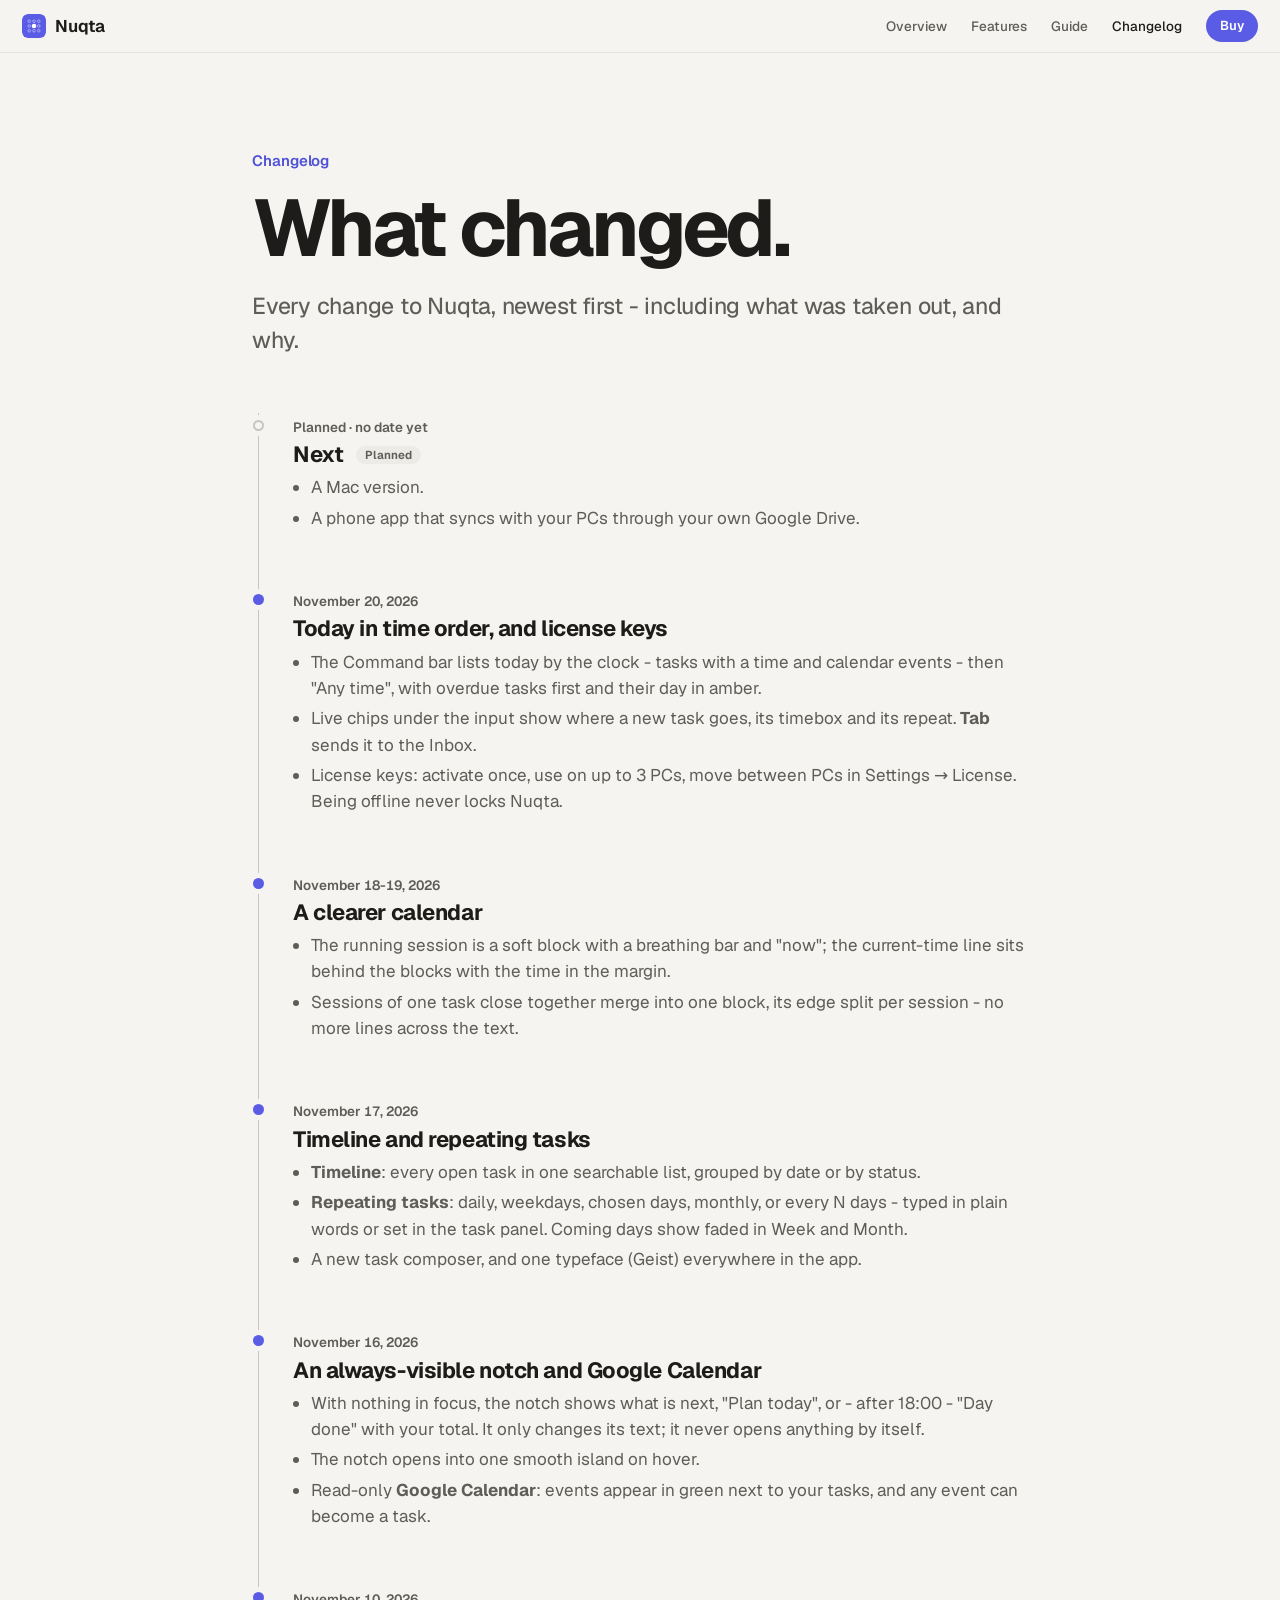
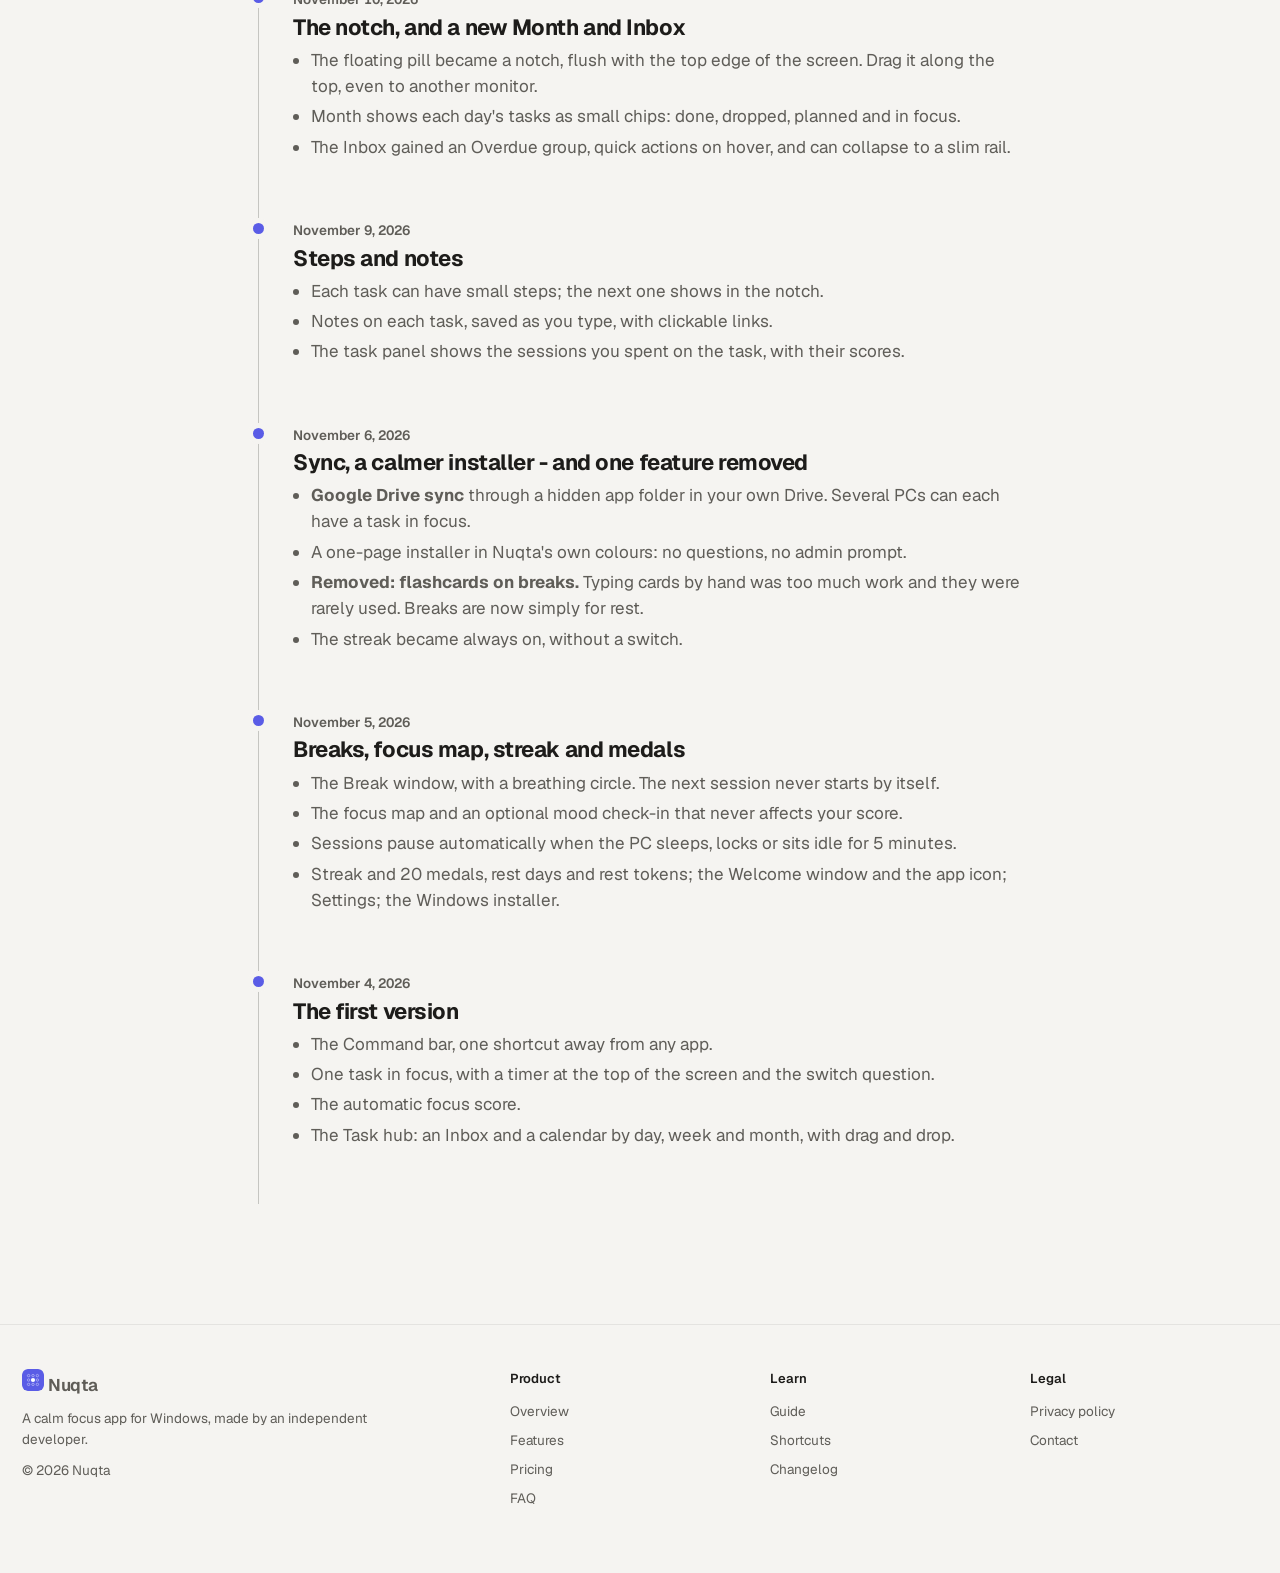
==== changelog.html @ 20bcabb9 "Site: full-screen Command bar demo A new "Even in full screen" section: a code editor in full screen" ====
<!doctype html>
<html lang="en">
<head>
  <meta charset="utf-8">
  <meta name="viewport" content="width=device-width, initial-scale=1">
  <title>Changelog - Nuqta</title>
  <meta name="description" content="Every change to Nuqta, newest first - including what was removed, and what is planned next.">
  <link rel="icon" href="icon.svg" type="image/svg+xml">
  <link rel="preload" href="fonts/geist-latin.woff2" as="font" type="font/woff2" crossorigin>
  <link rel="stylesheet" href="style.css?v=3">
</head>
<body>

<header class="nav">
  <div class="wide">
    <a class="brand" href="./"><img src="icon.svg" alt="" width="24" height="24"> Nuqta</a>
    <nav class="nav-links" aria-label="Main">
      <a class="hide-sm" href="./#notch">Overview</a>
      <a class="hide-sm" href="./#hub">Features</a>
      <a class="hide-sm" href="guide.html">Guide</a>
      <a href="changelog.html" style="color:var(--text)">Changelog</a>
      <a class="nav-buy" href="./#pricing">Buy</a>
    </nav>
  </div>
</header>

<main class="wrap" style="max-width:820px">
  <div class="doc-hero">
    <p class="eyebrow">Changelog</p>
    <h1 class="h-xl">What changed.</h1>
    <p class="lead">Every change to Nuqta, newest first - including what was taken out, and why.</p>
  </div>

  <div class="log" style="margin-bottom:120px">
    <div class="log-item plan">
      <time>Planned · no date yet</time>
      <h3>Next <span class="tag gray">Planned</span></h3>
      <ul>
        <li>A Mac version.</li>
        <li>A phone app that syncs with your PCs through your own Google Drive.</li>
      </ul>
    </div>

    <div class="log-item">
      <time>November 20, 2026</time>
      <h3>Today in time order, and license keys</h3>
      <ul>
        <li>The Command bar lists today by the clock - tasks with a time and calendar events - then "Any time", with overdue tasks first and their day in amber.</li>
        <li>Live chips under the input show where a new task goes, its timebox and its repeat. <b>Tab</b> sends it to the Inbox.</li>
        <li>License keys: activate once, use on up to 3 PCs, move between PCs in Settings → License. Being offline never locks Nuqta.</li>
      </ul>
    </div>

    <div class="log-item">
      <time>November 18-19, 2026</time>
      <h3>A clearer calendar</h3>
      <ul>
        <li>The running session is a soft block with a breathing bar and "now"; the current-time line sits behind the blocks with the time in the margin.</li>
        <li>Sessions of one task close together merge into one block, its edge split per session - no more lines across the text.</li>
      </ul>
    </div>

    <div class="log-item">
      <time>November 17, 2026</time>
      <h3>Timeline and repeating tasks</h3>
      <ul>
        <li><b>Timeline</b>: every open task in one searchable list, grouped by date or by status.</li>
        <li><b>Repeating tasks</b>: daily, weekdays, chosen days, monthly, or every N days - typed in plain words or set in the task panel. Coming days show faded in Week and Month.</li>
        <li>A new task composer, and one typeface (Geist) everywhere in the app.</li>
      </ul>
    </div>

    <div class="log-item">
      <time>November 16, 2026</time>
      <h3>An always-visible notch and Google Calendar</h3>
      <ul>
        <li>With nothing in focus, the notch shows what is next, "Plan today", or - after 18:00 - "Day done" with your total. It only changes its text; it never opens anything by itself.</li>
        <li>The notch opens into one smooth island on hover.</li>
        <li>Read-only <b>Google Calendar</b>: events appear in green next to your tasks, and any event can become a task.</li>
      </ul>
    </div>

    <div class="log-item">
      <time>November 10, 2026</time>
      <h3>The notch, and a new Month and Inbox</h3>
      <ul>
        <li>The floating pill became a notch, flush with the top edge of the screen. Drag it along the top, even to another monitor.</li>
        <li>Month shows each day's tasks as small chips: done, dropped, planned and in focus.</li>
        <li>The Inbox gained an Overdue group, quick actions on hover, and can collapse to a slim rail.</li>
      </ul>
    </div>

    <div class="log-item">
      <time>November 9, 2026</time>
      <h3>Steps and notes</h3>
      <ul>
        <li>Each task can have small steps; the next one shows in the notch.</li>
        <li>Notes on each task, saved as you type, with clickable links.</li>
        <li>The task panel shows the sessions you spent on the task, with their scores.</li>
      </ul>
    </div>

    <div class="log-item">
      <time>November 6, 2026</time>
      <h3>Sync, a calmer installer - and one feature removed</h3>
      <ul>
        <li><b>Google Drive sync</b> through a hidden app folder in your own Drive. Several PCs can each have a task in focus.</li>
        <li>A one-page installer in Nuqta's own colours: no questions, no admin prompt.</li>
        <li><b>Removed: flashcards on breaks.</b> Typing cards by hand was too much work and they were rarely used. Breaks are now simply for rest.</li>
        <li>The streak became always on, without a switch.</li>
      </ul>
    </div>

    <div class="log-item">
      <time>November 5, 2026</time>
      <h3>Breaks, focus map, streak and medals</h3>
      <ul>
        <li>The Break window, with a breathing circle. The next session never starts by itself.</li>
        <li>The focus map and an optional mood check-in that never affects your score.</li>
        <li>Sessions pause automatically when the PC sleeps, locks or sits idle for 5 minutes.</li>
        <li>Streak and 20 medals, rest days and rest tokens; the Welcome window and the app icon; Settings; the Windows installer.</li>
      </ul>
    </div>

    <div class="log-item">
      <time>November 4, 2026</time>
      <h3>The first version</h3>
      <ul>
        <li>The Command bar, one shortcut away from any app.</li>
        <li>One task in focus, with a timer at the top of the screen and the switch question.</li>
        <li>The automatic focus score.</li>
        <li>The Task hub: an Inbox and a calendar by day, week and month, with drag and drop.</li>
      </ul>
    </div>
  </div>
</main>

<footer class="foot">
  <div class="wide">
    <div>
      <a class="brand" href="./" style="margin:0"><img src="icon.svg" alt="" width="22" height="22"> Nuqta</a>
      <p>A calm focus app for Windows, made by an independent developer.</p>
      <p>© <span id="year">2026</span> Nuqta</p>
    </div>
    <div><h6>Product</h6><a href="./#notch">Overview</a><a href="./#hub">Features</a><a href="./#pricing">Pricing</a><a href="./#faq">FAQ</a></div>
    <div><h6>Learn</h6><a href="guide.html">Guide</a><a href="guide.html#keys">Shortcuts</a><a href="changelog.html">Changelog</a></div>
    <div><h6>Legal</h6><a href="privacy.html">Privacy policy</a><a href="mailto:ah.isroilov@gmail.com">Contact</a></div>
  </div>
</footer>
<script src="app.js?v=3"></script>
</body>
</html>
---- style.css ----
/* Nuqta site. Type: Geist (the app's one font). Colours: the app's tokens
   (src/styles/tokens.css, "Soft Pebble"). App illustrations are drawn in
   HTML/CSS with the same tokens, so they follow light / dark like the app. */
@font-face {
  font-family: 'Geist';
  font-style: normal;
  font-display: swap;
  font-weight: 100 900;
  src: url('fonts/geist-latin.woff2') format('woff2-variations');
  unicode-range: U+0000-00FF, U+0131, U+0152-0153, U+02BB-02BC, U+02C6, U+02DA, U+02DC, U+0304, U+0308, U+0329, U+2000-206F, U+20AC, U+2122, U+2191, U+2193, U+2212, U+2215, U+FEFF, U+FFFD;
}
@font-face {
  font-family: 'Geist';
  font-style: normal;
  font-display: swap;
  font-weight: 100 900;
  src: url('fonts/geist-latin-ext.woff2') format('woff2-variations');
  unicode-range: U+0100-02BA, U+02BD-02C5, U+02C7-02CC, U+02CE-02D7, U+02DD-02FF, U+0304, U+0308, U+0329, U+1D00-1DBF, U+1E00-1E9F, U+1EF2-1EFF, U+2020, U+20A0-20AB, U+20AD-20C0, U+2113, U+2C60-2C7F, U+A720-A7FF;
}

/* ---------------------------------------------------------------- tokens */
:root {
  color-scheme: light dark;
  --bg: #f5f4f1;
  --bg-2: #ecebe7;
  --window: #faf9f7;
  --surface: #ffffff;
  --sunken: #f2f1ee;
  --hover: #ecebe7;
  --kbd: #ecebe7;
  --line: rgba(29, 28, 26, 0.08);
  --line-strong: rgba(29, 28, 26, 0.22);
  --text: #1d1c1a;
  --text-2: #5f5d58;
  --text-3: #74726c;
  --good: #1e7a55;
  --good-soft: #e3f3ea;
  --warn: #a3570a;
  --warn-soft: #fbeedb;
  --danger: #c2312f;
  --accent: #5a5ce6;
  --accent-text: #4f51d8;
  --on-accent: #ffffff;
  --accent-soft: #5a5ce61f;
  --accent-session: #e6e6fb;
  --accent-planned: #5a5ce673;
  --accent-today: #5a5ce60d;
  --cal: #1d8a68;
  --cal-soft: #e1f1eb;
  --heat-0: #f2f1ee;
  --heat-1: #5a5ce62e;
  --heat-2: #5a5ce657;
  --heat-3: #5a5ce685;
  --heat-4: #5a5ce6b8;
  --heat-5: #5a5ce6;
  --shadow: 0 1px 2px rgba(24, 22, 18, 0.06), 0 8px 24px rgba(24, 22, 18, 0.08);
  --shadow-lg: 0 1px 2px rgba(24, 22, 18, 0.05), 0 12px 32px rgba(24, 22, 18, 0.1), 0 40px 80px rgba(24, 22, 18, 0.1);
  --nav: rgba(245, 244, 241, 0.72);
  --font: 'Geist', system-ui, 'Segoe UI', sans-serif;
  --ease: cubic-bezier(0.2, 0.8, 0.2, 1);
}
/* The app's dark tokens: the visitor's dark mode, and always inside .dark sections. */
@media (prefers-color-scheme: dark) {
  :root {
    --bg: #0f0f10;
    --bg-2: #161618;
    --window: #1c1c1e;
    --surface: #242426;
    --sunken: #17171a;
    --hover: #2c2c2f;
    --kbd: #333336;
    --line: rgba(255, 255, 255, 0.08);
    --line-strong: rgba(255, 255, 255, 0.22);
    --text: #f3f2ef;
    --text-2: #b5b3ae;
    --text-3: #96948f;
    --good: #5bc898;
    --good-soft: rgba(91, 200, 152, 0.14);
    --warn: #f2a65a;
    --warn-soft: #3a2d20;
    --danger: #ff8a85;
    --accent-text: #9fa0ff;
    --accent-soft: #5a5ce633;
    --accent-session: #2e2e52;
    --accent-planned: #8f90ff80;
    --accent-today: #5a5ce614;
    --cal: #5dcaa5;
    --cal-soft: #1d3a32;
    --heat-0: #2a2a2d;
    --shadow: 0 1px 2px rgba(0, 0, 0, 0.5), 0 10px 28px rgba(0, 0, 0, 0.45);
    --shadow-lg: 0 1px 2px rgba(0, 0, 0, 0.5), 0 16px 40px rgba(0, 0, 0, 0.5), 0 40px 90px rgba(0, 0, 0, 0.45);
    --nav: rgba(15, 15, 16, 0.72);
  }
}
.dark {
  --bg: #000000;
  --bg-2: #111113;
  --window: #1c1c1e;
  --surface: #242426;
  --sunken: #17171a;
  --hover: #2c2c2f;
  --kbd: #333336;
  --line: rgba(255, 255, 255, 0.08);
  --line-strong: rgba(255, 255, 255, 0.22);
  --text: #f5f5f7;
  --text-2: #a1a1a6;
  --text-3: #86868b;
  --good: #5bc898;
  --good-soft: rgba(91, 200, 152, 0.14);
  --warn: #f2a65a;
  --warn-soft: #3a2d20;
  --danger: #ff8a85;
  --accent-text: #9fa0ff;
  --accent-soft: #5a5ce633;
  --accent-session: #2e2e52;
  --accent-planned: #8f90ff80;
  --accent-today: #5a5ce614;
  --cal: #5dcaa5;
  --cal-soft: #1d3a32;
  --heat-0: #2a2a2d;
  --shadow: 0 1px 2px rgba(0, 0, 0, 0.5), 0 10px 28px rgba(0, 0, 0, 0.45);
  --shadow-lg: 0 1px 2px rgba(0, 0, 0, 0.5), 0 16px 40px rgba(0, 0, 0, 0.5), 0 40px 90px rgba(0, 0, 0, 0.45);
  background: var(--bg);
  color: var(--text);
}

/* ---------------------------------------------------------------- base */
* { box-sizing: border-box; }
html { -webkit-text-size-adjust: 100%; overflow-x: clip; scroll-behavior: smooth; scroll-padding-top: 64px; }
body { margin: 0; background: var(--bg); color: var(--text); font: 17px/1.55 var(--font); overflow-x: clip; -webkit-font-smoothing: antialiased; }
a { color: var(--accent-text); text-decoration: none; }
a:hover { text-decoration: underline; }
img { max-width: 100%; }
.wrap { max-width: 1080px; margin: 0 auto; padding: 0 22px; }
.wide { max-width: 1280px; margin: 0 auto; padding: 0 22px; }
.num { font-variant-numeric: tabular-nums; }
kbd, .kbd { display: inline-flex; align-items: center; justify-content: center; min-width: 26px; height: 26px; padding: 0 8px; font: 600 12.5px/1 var(--font); border-radius: 8px; background: var(--kbd); color: var(--text); box-shadow: inset 0 -1px 0 var(--line-strong); }
.sr-only { position: absolute; width: 1px; height: 1px; overflow: hidden; clip: rect(0 0 0 0); white-space: nowrap; }

/* ---------------------------------------------------------------- nav */
.nav { position: sticky; top: 0; z-index: 50; background: var(--nav); backdrop-filter: saturate(180%) blur(20px); -webkit-backdrop-filter: saturate(180%) blur(20px); border-bottom: 1px solid var(--line); }
.nav .wide { display: flex; align-items: center; gap: 28px; height: 52px; }
.brand { display: flex; align-items: center; gap: 9px; color: var(--text); font-weight: 650; font-size: 17px; letter-spacing: -0.01em; }
.brand:hover { text-decoration: none; }
.brand img { border-radius: 6px; }
.nav-links { display: flex; align-items: center; gap: 24px; margin-left: auto; }
.nav-links a { color: var(--text-2); font-size: 13.5px; font-weight: 500; }
.nav-links a:hover { color: var(--text); text-decoration: none; }
.nav-links a.nav-buy { font-size: 13px; font-weight: 600; padding: 6px 14px; border-radius: 999px; background: var(--accent); color: var(--on-accent); }
.nav-links a.nav-buy:hover { filter: brightness(1.08); color: var(--on-accent); }

/* ---------------------------------------------------------------- type */
.eyebrow { font-size: 15px; font-weight: 600; color: var(--accent-text); margin: 0 0 14px; letter-spacing: -0.005em; }
h1, h2, h3 { margin: 0; font-weight: 700; letter-spacing: -0.035em; line-height: 1.05; }
.h-hero { font-size: clamp(48px, 9vw, 112px); letter-spacing: -0.05em; line-height: 0.98; }
.h-xl { font-size: clamp(40px, 6.4vw, 80px); letter-spacing: -0.045em; }
.h-lg { font-size: clamp(34px, 5vw, 60px); letter-spacing: -0.04em; }
.h-md { font-size: clamp(26px, 3.4vw, 40px); letter-spacing: -0.03em; line-height: 1.1; }
.lead { font-size: clamp(19px, 2vw, 23px); line-height: 1.45; color: var(--text-2); font-weight: 450; letter-spacing: -0.01em; margin: 20px 0 0; }
.lead b, .lead strong { color: var(--text); font-weight: 600; }
.grad { background: linear-gradient(180deg, #ffffff 30%, #9a9aa3); -webkit-background-clip: text; background-clip: text; color: transparent; }
.grad-accent { background: linear-gradient(100deg, #8f90ff, #c9bcff 45%, #ffffff); -webkit-background-clip: text; background-clip: text; color: transparent; }
.muted { color: var(--text-2); }
.center { text-align: center; }
.center .lead { margin-left: auto; margin-right: auto; max-width: 34em; }

/* ---------------------------------------------------------------- buttons */
.btn { display: inline-flex; align-items: center; gap: 8px; height: 48px; padding: 0 26px; border-radius: 999px; background: var(--accent); color: var(--on-accent); font-size: 16px; font-weight: 600; border: 0; cursor: pointer; }
.btn:hover { text-decoration: none; filter: brightness(1.08); }
.btn.ghost { background: transparent; color: var(--accent-text); padding: 0 6px; }
.btn.ghost::after { content: '›'; font-size: 22px; line-height: 1; margin-top: -3px; }
.ctas { display: flex; gap: 22px; align-items: center; justify-content: center; flex-wrap: wrap; margin-top: 34px; }
.fine { font-size: 13.5px; color: var(--text-3); margin: 14px 0 0; }

/* ---------------------------------------------------------------- sections */
section { position: relative; }
.sec { padding: 150px 0; }
.sec.tight { padding: 100px 0; }
.sec-head { max-width: 880px; margin: 0 auto 72px; text-align: center; }
.sec-head .lead { max-width: 36em; margin-left: auto; margin-right: auto; }
.split { display: grid; grid-template-columns: 1fr 1fr; gap: 72px; align-items: center; }
.split.flip > :first-child { order: 2; }
.facts { list-style: none; padding: 0; margin: 30px 0 0; display: grid; gap: 14px; }
.facts li { padding-left: 30px; position: relative; color: var(--text-2); }
.facts li b { color: var(--text); font-weight: 600; }
.facts li::before { content: ''; position: absolute; left: 4px; top: 9px; width: 9px; height: 9px; border-radius: 50%; background: var(--accent); box-shadow: 0 0 0 4px var(--accent-soft); }

/* Bento tiles */
.bento { display: grid; grid-template-columns: repeat(6, 1fr); gap: 20px; }
.tile { background: var(--surface); border: 1px solid var(--line); border-radius: 32px; padding: 38px; overflow: hidden; position: relative; }
.dark .tile { background: #121214; border-color: rgba(255, 255, 255, 0.07); }
.tile h3 { font-size: 26px; letter-spacing: -0.025em; line-height: 1.15; }
.tile p { color: var(--text-2); margin: 10px 0 0; font-size: 16px; }
.tile .art { margin-top: 30px; }
.s2 { grid-column: span 2; } .s3 { grid-column: span 3; } .s4 { grid-column: span 4; } .s6 { grid-column: span 6; }

/* Reveal on scroll (only when JS runs) */
.js .reveal { opacity: 0; transform: translateY(28px); transition: opacity 900ms var(--ease), transform 900ms var(--ease); }
.js .reveal.in { opacity: 1; transform: none; }

/* Scaled illustrations: drawn at a fixed design size, scaled to fit (app.js). */
.fit { position: relative; width: 100%; }
.fit > .mock { position: absolute; left: 0; top: 0; transform-origin: 0 0; }
.fit.c > .mock { left: 50%; }

/* ================================================================ APP PARTS */
.mock { font-family: var(--font); color: var(--text); line-height: 1.35; text-align: left; letter-spacing: 0; font-size: 14px; }
.mock * { box-sizing: border-box; }
.win { background: var(--window); border: 1px solid var(--line); border-radius: 36px; box-shadow: var(--shadow-lg); overflow: hidden; position: relative; }
.card { background: var(--surface); border: 1px solid var(--line); border-radius: 24px; }
.ring { width: 9px; height: 9px; border-radius: 50%; border: 1.5px solid var(--text-3); flex: none; }
.chip { display: inline-flex; align-items: center; gap: 5px; height: 24px; padding: 0 9px; border-radius: 999px; background: var(--sunken); color: var(--text-2); font-size: 12px; font-weight: 600; white-space: nowrap; }
.chip.acc { background: var(--accent-soft); color: var(--accent-text); }
.chip.warn { background: var(--warn-soft); color: var(--warn); }
.rp { width: 12px; height: 12px; flex: none; fill: none; stroke: currentColor; stroke-width: 2; stroke-linecap: round; stroke-linejoin: round; }

/* ---- Notch (always dark, like the app) */
.notch { position: relative; display: inline-flex; align-items: center; gap: 9px; height: 30px; padding: 0 14px 1px 12px; min-width: 220px; max-width: 320px; background: linear-gradient(180deg, #19191b, #0c0c0e); color: #f3f2ef; border-radius: 0 0 16px 16px; font: 600 12px/1 var(--font); white-space: nowrap; box-shadow: 0 10px 26px rgba(0, 0, 0, 0.35), inset 0 -1px 0 rgba(255, 255, 255, 0.07); }
.notch .nd { width: 8px; height: 8px; border-radius: 50%; background: #8f90ff; flex: none; box-shadow: 0 0 8px #8f90ffaa; }
.notch .nt { overflow: hidden; text-overflow: ellipsis; flex: 1; min-width: 0; }
.notch .ntime { color: #b5b3ae; font-variant-numeric: tabular-nums; font-weight: 600; margin-left: 6px; }
.notch .nline { position: absolute; left: 14px; right: 14px; bottom: 0; height: 2px; border-radius: 2px; background: rgba(255, 255, 255, 0.08); overflow: hidden; }
.notch .nline i { display: block; height: 100%; width: 40%; background: #8f90ff; box-shadow: 0 0 6px #8f90ff; border-radius: 2px; }
.notch.live .nd { animation: breathe-dot 2.4s ease-in-out infinite; }
.notch.paused .nd, .notch.paused .nline i { background: #86868b; box-shadow: none; }
.notch.over .ntime { color: #f2a65a; }
.notch.over .nline i { background: #f2a65a; box-shadow: 0 0 6px #f2a65a; width: 100%; }
.notch .nlabel { color: #96948f; font-weight: 500; }
.notch .nbtn { width: 20px; height: 20px; border-radius: 50%; background: rgba(255, 255, 255, 0.1); display: grid; place-items: center; margin-right: -8px; flex: none; }
.notch .nbtn svg { width: 9px; height: 9px; fill: #f3f2ef; }
.notch.open { height: 42px; width: 400px; max-width: none; border-radius: 0 0 21px 21px; padding: 0 5px 1px 17px; gap: 6px; }
.notch.open .nt { display: flex; flex-direction: column; gap: 4px; }
.notch.open .nt small { color: #b5b3ae; font-weight: 500; font-size: 11px; }
.notch.open .ntime { margin-right: 6px; }
.notch.open .nb { width: 32px; height: 32px; border-radius: 50%; display: grid; place-items: center; background: #2a2a2d; box-shadow: inset 0 1px 0 rgba(255, 255, 255, 0.08); flex: none; }
.notch.open .nb.acc { background: #5a5ce6; box-shadow: 0 0 14px #5a5ce680, inset 0 1px 0 rgba(255, 255, 255, 0.25); }
.notch.open .nb svg { width: 14px; height: 14px; fill: #f3f2ef; }
.notch.open .nline { left: 17px; right: 17px; }
@keyframes breathe-dot { 50% { transform: scale(0.72); opacity: 0.55; } }

/* ---- Command bar */
.cbar { width: 640px; background: var(--surface); border: 1px solid var(--line); border-radius: 32px; box-shadow: var(--shadow-lg); padding: 10px 10px 0; overflow: hidden; }
.cb-in { display: flex; align-items: center; gap: 14px; height: 62px; padding: 0 16px; font-size: 19px; }
.cb-in .adot { width: 12px; height: 12px; border-radius: 50%; background: var(--accent); flex: none; }
.cb-in .ph { color: var(--text-3); }
.cb-in .typed { color: var(--text); white-space: pre; }
.caret { width: 2px; height: 24px; background: var(--accent); margin-left: -12px; flex: none; animation: blink 1.05s steps(1) infinite; }
@keyframes blink { 50% { opacity: 0; } }
.cb-tokens { display: flex; gap: 6px; align-items: center; height: 0; padding: 0 16px 0 42px; overflow: hidden; transition: height 220ms var(--ease); }
.cb-tokens.on { height: 34px; }
.cb-tokens .chip { animation: tok-in 260ms var(--ease) both; }
.cb-tokens .hint { color: var(--text-3); font-size: 13px; }
@keyframes tok-in { from { opacity: 0; transform: translateY(4px) scale(0.94); } }
.cb-line { height: 1px; background: var(--line); margin: 4px 8px 8px; }
.cb-now { display: flex; align-items: center; gap: 12px; height: 58px; padding: 0 9px 0 16px; border-radius: 20px; background: var(--accent-soft); font-size: 15px; font-weight: 550; margin-bottom: 8px; }
.cb-now .dot { width: 8px; height: 8px; border-radius: 50%; background: var(--accent); }
.cb-now .done { margin-left: auto; height: 38px; padding: 0 16px; border-radius: 999px; background: var(--accent); color: #fff; display: grid; place-items: center; font-weight: 600; font-size: 14px; }
.cb-row { display: flex; align-items: center; gap: 12px; height: 50px; padding: 0 12px 0 14px; border-radius: 16px; font-size: 15px; }
.cb-row.sel { background: var(--hover); }
.cb-row .tm { width: 40px; color: var(--text-2); font-size: 13.5px; font-variant-numeric: tabular-nums; flex: none; }
.cb-row .ttl { flex: 1; min-width: 0; overflow: hidden; text-overflow: ellipsis; white-space: nowrap; }
.cb-row .meta { color: var(--text-2); font-size: 13px; white-space: nowrap; }
.cb-row .late { color: var(--warn); font-size: 13px; font-weight: 550; }
.cb-row .rp { color: var(--text-2); }
.cb-row.sel .chip { background: var(--surface); }
.cb-row .ent { width: 26px; height: 24px; border-radius: 7px; background: var(--surface); display: grid; place-items: center; font-size: 12px; color: var(--text-2); box-shadow: inset 0 -1px 0 var(--line-strong); }
.cb-row.ev .tm { color: var(--cal); font-weight: 550; }
.cb-row.ev .ebar { width: 3px; height: 18px; border-radius: 2px; background: var(--cal); margin: 0 3px; flex: none; }
.cb-group { font-size: 12.5px; color: var(--text-2); padding: 10px 14px 4px; }
.cb-foot { display: flex; align-items: center; gap: 18px; height: 52px; padding: 0 14px; margin: 8px -10px 0; border-top: 1px solid var(--line); font-size: 12.5px; color: var(--text-2); }
.cb-foot span { display: inline-flex; align-items: center; gap: 7px; }
.cb-foot .kbd { height: 20px; min-width: 22px; padding: 0 5px; font-size: 10.5px; border-radius: 6px; background: var(--sunken); box-shadow: none; color: var(--text-2); }

/* ---- Switch prompt */
.sw { padding: 26px 26px 16px; }
.sw h4 { margin: 0 0 18px; font-size: 22px; letter-spacing: -0.02em; font-weight: 650; }
.sw-cards { display: grid; grid-template-columns: 1fr auto 1fr; gap: 12px; align-items: center; }
.sw-card { background: var(--sunken); border-radius: 18px; padding: 14px 16px; display: flex; gap: 12px; align-items: center; min-width: 0; }
.sw-card small { display: block; color: var(--text-2); font-size: 12px; font-weight: 500; margin-bottom: 3px; }
.sw-card b { display: block; font-size: 14.5px; font-weight: 600; overflow: hidden; text-overflow: ellipsis; white-space: nowrap; }
.sw-card > div { min-width: 0; }
.pring { width: 30px; height: 30px; border-radius: 50%; background: conic-gradient(var(--accent) 0 46%, var(--line-strong) 46% 100%); display: grid; place-items: center; flex: none; }
.pring::after { content: ''; width: 22px; height: 22px; border-radius: 50%; background: var(--sunken); }
.pplay { width: 30px; height: 30px; border-radius: 50%; background: var(--accent); display: grid; place-items: center; flex: none; }
.pplay svg { width: 11px; height: 11px; fill: #fff; margin-left: 2px; }
.sw-arrow { color: var(--text-3); font-size: 18px; }
.sw p { color: var(--text-2); font-size: 14px; margin: 20px 0 8px; }
.sw-opt { display: flex; align-items: center; gap: 14px; height: 60px; padding: 0 14px; border-radius: 16px; }
.sw-opt.sel { background: var(--hover); }
.sw-opt .k { width: 28px; height: 28px; border-radius: 8px; background: var(--sunken); display: grid; place-items: center; font-weight: 650; font-size: 13px; color: var(--text-2); flex: none; }
.sw-opt.sel .k { background: var(--accent); color: #fff; }
.sw-opt b { display: block; font-size: 15px; font-weight: 600; }
.sw-opt small { color: var(--text-2); font-size: 13px; }
.sw-keep { display: flex; justify-content: space-between; align-items: center; border-top: 1px solid var(--line); margin: 12px -26px 0; padding: 14px 26px 0; color: var(--text-2); font-size: 13.5px; }

/* ---- Task hub (1200 × 800) */
.hub { width: 1200px; height: 800px; display: grid; grid-template-columns: 200px 1fr; }
.hub-side { border-right: 1px solid var(--line); padding: 34px 16px 18px; display: flex; flex-direction: column; gap: 4px; }
.hub-logo { display: grid; grid-template-columns: repeat(3, 5px); gap: 3px; margin: 0 0 30px 14px; }
.hub-logo i { width: 5px; height: 5px; border-radius: 50%; background: var(--accent); opacity: 0.35; }
.hub-logo i:nth-child(5) { opacity: 1; }
.nav-it { display: flex; align-items: center; gap: 12px; height: 44px; padding: 0 14px; border-radius: 14px; font-size: 15px; color: var(--text); }
.nav-it.on { background: var(--hover); }
.nav-it svg { width: 17px; height: 17px; stroke: var(--text-2); fill: none; stroke-width: 1.8; stroke-linecap: round; }
.hub-chip { margin-top: auto; display: flex; align-items: center; gap: 10px; height: 52px; padding: 0 12px; border-radius: 16px; background: var(--hover); font-weight: 600; font-size: 14.5px; }
.hub-chip img { width: 28px; height: 28px; }
.hub-main { padding: 30px 28px 20px 28px; display: flex; flex-direction: column; min-width: 0; }
.hub-top { display: flex; align-items: center; gap: 14px; height: 48px; }
.hub-top h5 { margin: 0 6px 0 0; font-size: 28px; font-weight: 700; letter-spacing: -0.03em; display: flex; align-items: center; gap: 10px; }
.hub-top h5::after { content: ''; width: 7px; height: 7px; border-right: 1.8px solid var(--text-2); border-bottom: 1.8px solid var(--text-2); transform: translateY(-3px) rotate(45deg); }
.circ { width: 40px; height: 40px; border-radius: 50%; background: var(--hover); display: grid; place-items: center; color: var(--text); font-size: 16px; }
.hub-date { font-size: 18px; font-weight: 650; letter-spacing: -0.01em; }
.seg { margin-left: auto; display: flex; padding: 4px; border-radius: 999px; background: var(--hover); }
.seg span { height: 36px; padding: 0 18px; border-radius: 999px; display: grid; place-items: center; font-size: 14px; color: var(--text-2); }
.seg span.on { background: var(--surface); color: var(--text); font-weight: 600; box-shadow: 0 1px 2px rgba(24, 22, 18, 0.1), 0 2px 8px rgba(24, 22, 18, 0.06); }
.caps { display: flex; gap: 2px; padding: 4px; border-radius: 999px; background: var(--hover); margin-left: 14px; }
.caps span { width: 32px; height: 32px; display: grid; place-items: center; color: var(--text); font-size: 13px; }
.hub-sum { font-size: 13.5px; color: var(--text-2); margin: 6px 0 16px; }
.hub-body { flex: 1; display: grid; grid-template-columns: 224px 1fr; gap: 16px; min-height: 0; }
.inbox { padding: 18px 12px; }
.inbox h6 { margin: 0 8px 12px; font-size: 15px; font-weight: 650; display: flex; gap: 8px; align-items: baseline; }
.inbox h6 span { color: var(--text-3); font-weight: 500; font-size: 13px; }
.ib-add { display: flex; align-items: center; gap: 10px; height: 40px; padding: 0 12px; border-radius: 14px; background: var(--hover); color: var(--text-2); font-size: 13.5px; margin-bottom: 18px; }
.ib-add i { width: 18px; height: 18px; border-radius: 50%; background: var(--accent); color: #fff; display: grid; place-items: center; font-style: normal; font-size: 14px; line-height: 1; }
.ib-grp { font-size: 11px; font-weight: 700; letter-spacing: 0.04em; color: var(--text-3); margin: 0 8px 6px; }
.ib-grp.warn { color: var(--warn); }
.ib-row { display: flex; gap: 10px; padding: 8px; font-size: 14px; }
.ib-row .ring { width: 15px; height: 15px; margin-top: 2px; }
.ib-row small { display: block; font-size: 12px; color: var(--text-2); margin-top: 3px; }
.ib-row small b { color: var(--warn); font-weight: 600; }
.cal { position: relative; overflow: hidden; }
.cal-head { position: absolute; left: 52px; right: 10px; top: 0; height: 96px; display: grid; grid-template-columns: repeat(7, 1fr); }
.cal-head div { text-align: center; padding-top: 16px; font-size: 11.5px; font-weight: 650; letter-spacing: 0.04em; color: var(--text-2); }
.cal-head b { display: block; margin: 5px auto 3px; width: 34px; height: 34px; line-height: 34px; border-radius: 50%; font-size: 16px; font-weight: 600; color: var(--text); letter-spacing: 0; }
.cal-head .today { color: var(--accent-text); }
.cal-head .today b { background: var(--accent); color: #fff; }
.cal-head small { display: block; font-size: 11.5px; font-weight: 500; color: var(--text-2); letter-spacing: 0; }
.cal-grid { position: absolute; left: 52px; right: 10px; top: 96px; bottom: 0; border-top: 1px solid var(--line); }
.cal-grid .col { position: absolute; top: 0; bottom: 0; border-left: 1px solid var(--line); }
.cal-grid .col.today { background: var(--accent-today); }
.cal-grid .hr { position: absolute; left: 0; right: 0; height: 1px; background: var(--line); }
.cal-hours { position: absolute; left: 0; width: 48px; top: 96px; bottom: 0; }
.cal-hours span { position: absolute; right: 8px; font-size: 11.5px; color: var(--text-2); font-variant-numeric: tabular-nums; transform: translateY(-50%); }
.blk { position: absolute; border-radius: 10px; padding: 5px 7px 4px 9px; font-size: 12px; font-weight: 550; overflow: hidden; white-space: nowrap; text-overflow: ellipsis; }
.blk small { display: block; font-size: 10.5px; font-weight: 500; color: var(--text-2); margin-top: 2px; overflow: hidden; text-overflow: ellipsis; }
.blk.done { background: var(--accent-session); }
.blk.ev { background: var(--cal-soft); box-shadow: inset 3px 0 0 var(--cal); }
.blk.plan { background: var(--surface); box-shadow: inset 0 0 0 1.5px var(--accent-planned); }
.blk.act { background: var(--accent-session); box-shadow: inset 0 0 0 1px var(--accent-planned); }
.blk.act::before, .blk.multi::before { content: ''; position: absolute; left: 4px; top: 5px; bottom: 5px; width: 3px; border-radius: 2px; background: var(--accent); }
.blk.act::before { animation: breathe-bar 2.4s ease-in-out infinite; }
.blk.multi, .blk.act { padding-left: 13px; }
@keyframes breathe-bar { 50% { opacity: 0.35; } }
.nowl { position: absolute; height: 2px; background: var(--accent); }
.nowl::before { content: ''; position: absolute; left: -4px; top: -3px; width: 8px; height: 8px; border-radius: 50%; background: var(--accent); }
.nowpill { position: absolute; left: 2px; width: 44px; height: 20px; border-radius: 999px; background: var(--accent); color: #fff; font-size: 11px; font-weight: 650; display: grid; place-items: center; transform: translateY(-50%); }

/* ---- Month (compact) */
.month { width: 640px; padding: 22px; }
.month-head { display: flex; justify-content: space-between; align-items: baseline; margin-bottom: 14px; }
.month-head b { font-size: 19px; letter-spacing: -0.02em; }
.month-head span { color: var(--text-2); font-size: 13px; }
.m-grid { display: grid; grid-template-columns: repeat(7, 1fr); border: 1px solid var(--line); border-radius: 18px; overflow: hidden; }
.m-grid .wd { font-size: 10.5px; font-weight: 650; color: var(--text-2); text-align: center; padding: 7px 0; border-bottom: 1px solid var(--line); border-right: 1px solid var(--line); letter-spacing: 0.04em; }
.m-grid .cell { height: 78px; border-right: 1px solid var(--line); border-bottom: 1px solid var(--line); padding: 5px; display: flex; flex-direction: column; gap: 3px; min-width: 0; }
.m-grid > :nth-child(7n) { border-right: 0; }
.m-grid .cell .d { font-size: 11.5px; font-weight: 600; display: flex; justify-content: space-between; align-items: center; height: 18px; }
.m-grid .cell .d small { color: var(--text-3); font-weight: 500; font-size: 10px; }
.m-grid .cell.td { background: var(--accent-today); }
.m-grid .cell.td .d b { width: 20px; height: 20px; border-radius: 50%; background: var(--accent); color: #fff; display: grid; place-items: center; font-size: 11px; }
.m-grid .cell.out { background: var(--sunken); color: var(--text-3); }
.mc { display: flex; align-items: center; gap: 4px; height: 17px; padding: 0 5px 0 7px; border-radius: 5px; background: var(--sunken); font-size: 10px; font-weight: 550; white-space: nowrap; overflow: hidden; box-shadow: inset 2.5px 0 0 var(--bar, var(--accent)); }
.mc.dn { --bar: var(--good); }
.mc.dr { --bar: var(--text-3); text-decoration: line-through; color: var(--text-3); }
.mc.fo { background: var(--accent-soft); }
.mc.ev { --bar: var(--cal); }
.mc.up { background: transparent; box-shadow: inset 0 0 0 1px var(--line-strong); color: var(--text-3); }
.mc .t { color: var(--text-2); font-variant-numeric: tabular-nums; }
.m-more { font-size: 10px; color: var(--text-2); padding-left: 4px; }

/* ---- Task panel (420 wide) */
.panel { width: 420px; border-radius: 28px; padding: 10px 22px 22px; background: var(--window); border: 1px solid var(--line); box-shadow: var(--shadow-lg); }
.grab { width: 36px; height: 4px; border-radius: 4px; background: var(--line-strong); margin: 2px auto 14px; }
.p-head { display: flex; align-items: flex-start; gap: 12px; }
.p-head .dc { width: 26px; height: 26px; border-radius: 50%; border: 2px solid var(--text-3); flex: none; margin-top: 1px; }
.p-head b { flex: 1; font-size: 20px; font-weight: 650; letter-spacing: -0.02em; line-height: 1.25; }
.p-head span { color: var(--text-2); font-size: 15px; line-height: 1; padding-top: 6px; letter-spacing: 1px; }
.p-chips { display: flex; gap: 6px; margin: 14px 0 16px 38px; flex-wrap: wrap; }
.p-chips .chip { height: 28px; padding: 0 11px; font-size: 12.5px; background: var(--hover); color: var(--text); font-weight: 550; }
.p-story { background: var(--sunken); border-radius: 20px; padding: 14px 16px; }
.lbl { font-size: 11px; font-weight: 700; letter-spacing: 0.05em; color: var(--text-2); display: flex; justify-content: space-between; align-items: baseline; }
.lbl span { letter-spacing: 0; font-weight: 600; color: var(--text); font-size: 13px; }
.bar8 { height: 8px; border-radius: 8px; background: var(--line); margin: 10px 0 12px; overflow: hidden; }
.bar8 i { display: block; height: 100%; border-radius: 8px; background: var(--accent); }
.ses { display: grid; grid-template-columns: 96px 1fr 36px 52px; gap: 10px; align-items: center; font-size: 12.5px; color: var(--text-2); height: 26px; }
.ses .sb { height: 6px; border-radius: 6px; background: var(--accent-planned); }
.ses .sc { display: flex; gap: 3px; }
.ses .sc i { width: 7px; height: 7px; border-radius: 50%; background: var(--accent); }
.ses .sc i.o { background: var(--line-strong); }
.p-steps { margin-top: 18px; }
.step { display: flex; align-items: center; gap: 12px; height: 38px; font-size: 14.5px; }
.step .ck { width: 18px; height: 18px; border-radius: 50%; border: 1.6px solid var(--text-3); flex: none; display: grid; place-items: center; }
.step.done .ck { background: var(--accent); border-color: var(--accent); }
.step.done .ck::after { content: ''; width: 7px; height: 4px; border-left: 2px solid #fff; border-bottom: 2px solid #fff; transform: rotate(-45deg) translate(1px, -1px); }
.step.done span { color: var(--text-2); }
.step.next .ck { border: 2px solid var(--accent); }
.step.next span { font-weight: 620; }
.step em { font-style: normal; font-size: 10.5px; font-weight: 700; color: var(--accent-text); background: var(--accent-soft); padding: 3px 7px; border-radius: 6px; margin-left: auto; letter-spacing: 0.04em; }
.p-notes { margin-top: 14px; background: var(--sunken); border-radius: 18px; padding: 12px 14px; font-size: 13.5px; color: var(--text-2); line-height: 1.5; min-height: 92px; }
.p-notes a { color: var(--accent-text); }
.p-start { margin-top: 16px; height: 50px; border-radius: 18px; background: var(--accent); color: #fff; font-weight: 600; font-size: 15.5px; display: flex; align-items: center; justify-content: center; gap: 12px; }
.p-start span { font-size: 11.5px; background: rgba(255, 255, 255, 0.22); padding: 3px 7px; border-radius: 6px; }

/* ---- Focus map */
.fmap { width: 640px; padding: 22px; }
.insight { background: var(--accent-soft); border-radius: 20px; padding: 16px 18px; margin-bottom: 18px; }
.insight small { font-size: 11px; font-weight: 700; letter-spacing: 0.05em; color: var(--text-2); }
.insight b { display: block; font-size: 22px; font-weight: 650; letter-spacing: -0.02em; margin-top: 4px; }
.insight span { display: block; font-size: 12.5px; color: var(--text-2); margin-top: 4px; }
.heat { display: grid; grid-template-columns: 34px repeat(16, 1fr); gap: 4px; align-items: center; font-size: 10.5px; color: var(--text-2); }
.heat i { aspect-ratio: 1; border-radius: 6px; background: var(--heat-0); }
.heat .h1 { background: var(--heat-1); } .heat .h2 { background: var(--heat-2); } .heat .h3 { background: var(--heat-3); } .heat .h4 { background: var(--heat-4); } .heat .h5 { background: var(--heat-5); }
.heat .hh { text-align: center; }
.legend { display: flex; justify-content: flex-end; align-items: center; gap: 4px; margin-top: 12px; font-size: 11px; color: var(--text-2); }
.legend i { width: 14px; height: 14px; border-radius: 4px; }

/* ---- Streak */
.streak { width: 640px; padding: 26px; display: grid; grid-template-columns: 120px 1fr auto; gap: 22px; align-items: center; }
.streak .med { width: 120px; height: 120px; }
.streak .n { font-size: 52px; font-weight: 700; letter-spacing: -0.04em; line-height: 1; }
.streak .n span { font-size: 18px; font-weight: 550; color: var(--text-2); letter-spacing: -0.01em; }
.streak p { margin: 8px 0 12px; color: var(--text-2); font-size: 14px; }
.streak .chips { display: flex; gap: 6px; }
.nextm { width: 150px; padding: 14px; border-radius: 20px; background: var(--hover); text-align: center; }
.nextm .rg { width: 74px; height: 74px; margin: 0 auto 8px; border-radius: 50%; background: conic-gradient(var(--accent) 0 72%, var(--line-strong) 72% 100%); display: grid; place-items: center; }
.nextm .rg img { width: 62px; height: 62px; border-radius: 50%; background: var(--hover); padding: 3px; }
.nextm small { display: block; font-size: 10.5px; font-weight: 700; letter-spacing: 0.05em; color: var(--text-2); }
.nextm b { display: block; font-size: 14px; margin-top: 2px; }
.nextm span { display: block; font-size: 11.5px; color: var(--text-2); margin-top: 2px; }
.wk { grid-column: 1 / -1; display: flex; justify-content: space-between; border-top: 1px solid var(--line); padding-top: 18px; }
.wk div { display: flex; flex-direction: column; align-items: center; gap: 7px; font-size: 10.5px; font-weight: 650; color: var(--text-2); letter-spacing: 0.04em; }
.wk i { width: 32px; height: 32px; border-radius: 50%; display: grid; place-items: center; font-style: normal; font-size: 12px; background: var(--sunken); color: var(--text-3); border: 1.5px solid var(--line); }
.wk i.c { background: var(--accent); color: #fff; border-color: var(--accent); }
.wk i.t { border-style: dashed; border-color: var(--accent); background: transparent; }
.wk i.r { background: transparent; }

/* ---- Break */
.brk { width: 560px; padding: 22px 26px 26px; border-radius: 36px; background: var(--window); border: 1px solid var(--line); box-shadow: var(--shadow-lg); text-align: center; }
.brk-head { display: flex; align-items: center; gap: 10px; font-size: 14px; font-weight: 600; text-align: left; }
.brk-head span:last-child { margin-left: auto; color: var(--text-2); font-weight: 500; font-variant-numeric: tabular-nums; }
.brk-head .adot { width: 10px; height: 10px; border-radius: 50%; background: var(--accent); }
.breath { width: 160px; height: 160px; margin: 26px auto 22px; border-radius: 50%; display: grid; place-items: center; background: radial-gradient(circle, var(--accent-soft), transparent 70%); }
.breath span { width: 92px; height: 92px; border-radius: 50%; background: radial-gradient(circle at 35% 30%, #a9aaff, #5a5ce6); opacity: 0.9; animation: breathe 8s ease-in-out infinite; box-shadow: 0 0 40px #5a5ce655; }
@keyframes breathe { 0%, 100% { transform: scale(0.72); } 50% { transform: scale(1.25); } }
.brk h5 { margin: 0; font-size: 24px; font-weight: 650; letter-spacing: -0.02em; }
.brk p { margin: 6px 0 22px; color: var(--text-2); font-size: 14.5px; }
.brk .btns { display: flex; justify-content: center; gap: 10px; }
.brk .btns span { height: 44px; padding: 0 20px; border-radius: 999px; display: grid; place-items: center; font-size: 14.5px; font-weight: 600; background: var(--hover); }
.brk .btns span.p { background: var(--accent); color: #fff; }

/* ---- Settings rows */
.set { width: 640px; padding: 6px 0; }
.set-row { display: flex; align-items: center; gap: 14px; min-height: 76px; padding: 10px 22px; border-bottom: 1px solid var(--line); }
.set-row:last-child { border-bottom: 0; }
.set-row .ic { width: 38px; height: 38px; border-radius: 50%; background: var(--hover); display: grid; place-items: center; flex: none; }
.set-row .ic svg { width: 18px; height: 18px; stroke: var(--text); fill: none; stroke-width: 1.7; stroke-linecap: round; stroke-linejoin: round; }
.set-row b { display: block; font-size: 15px; font-weight: 600; }
.set-row small { display: block; font-size: 13px; color: var(--text-2); margin-top: 2px; }
.set-row .ob { margin-left: auto; height: 38px; padding: 0 16px; border-radius: 999px; background: var(--hover); display: grid; place-items: center; font-size: 13.5px; font-weight: 600; white-space: nowrap; }
.set-sect { font-size: 11.5px; font-weight: 700; letter-spacing: 0.05em; color: var(--text-2); padding: 16px 22px 4px; }

/* ---- Repeat picker */
.rpk { width: 420px; padding: 10px; }
.rpk-row { display: flex; align-items: center; gap: 12px; height: 46px; padding: 0 14px; border-radius: 14px; font-size: 14.5px; }
.rpk-row.on { background: var(--accent-soft); color: var(--accent-text); font-weight: 600; }
.rpk-row .rd { width: 18px; height: 18px; border-radius: 50%; border: 1.6px solid var(--text-3); flex: none; }
.rpk-row.on .rd { border: 5px solid var(--accent); }
.rpk-days { display: flex; gap: 6px; padding: 4px 14px 12px 44px; }
.rpk-days span { width: 34px; height: 34px; border-radius: 50%; display: grid; place-items: center; font-size: 12px; font-weight: 600; background: var(--hover); color: var(--text-2); }
.rpk-days span.on { background: var(--accent); color: #fff; }

/* ---- Desktop scene (hero) */
.desk { width: 1440px; height: 860px; border-radius: 28px; overflow: hidden; position: relative; background: #0b0b14; box-shadow: 0 50px 120px rgba(0, 0, 0, 0.6), 0 0 0 1px rgba(255, 255, 255, 0.09); }
.desk .wall { position: absolute; inset: 0; background:
  radial-gradient(1100px 620px at 15% 112%, #ff9a6b 0%, rgba(255, 154, 107, 0) 62%),
  radial-gradient(900px 600px at 88% 100%, #b14fd1 0%, rgba(177, 79, 209, 0) 62%),
  radial-gradient(1200px 700px at 50% -15%, #2c2e86 0%, rgba(44, 46, 134, 0) 70%),
  linear-gradient(180deg, #121332 0%, #34286a 52%, #74407e 100%); }
.desk .notch { position: absolute; top: 0; left: 50%; transform: translateX(-50%); z-index: 3; }
.desk .doc { position: absolute; left: 140px; top: 96px; width: 780px; height: 590px; border-radius: 14px; background: #fbfbfa; box-shadow: 0 30px 80px rgba(0, 0, 0, 0.45); overflow: hidden; }
.desk .doc .bar { height: 40px; background: #efeee9; border-bottom: 1px solid rgba(0, 0, 0, 0.06); display: flex; align-items: center; gap: 8px; padding: 0 14px; font-size: 12.5px; color: #5f5d58; }
.desk .doc .bar i { width: 10px; height: 10px; border-radius: 3px; background: #d8d6d0; }
.desk .doc .bar span { margin-left: 10px; }
.desk .doc .page { padding: 46px 76px; }
.desk .doc .page h6 { margin: 0 0 8px; font-size: 28px; color: #1d1c1a; letter-spacing: -0.03em; }
.desk .doc .page p { margin: 0 0 26px; font-size: 13px; color: #74726c; }
.desk .doc .ln { height: 9px; border-radius: 5px; background: #e9e7e2; margin: 0 0 13px; }
.desk .side { position: absolute; right: 110px; top: 170px; width: 430px; height: 480px; border-radius: 14px; background: rgba(24, 24, 28, 0.82); box-shadow: 0 30px 80px rgba(0, 0, 0, 0.45); padding: 22px; }
.desk .side .ln { height: 9px; border-radius: 5px; background: rgba(255, 255, 255, 0.1); margin: 0 0 13px; }
.desk .cbar { position: absolute; left: 50%; top: 150px; transform: translateX(-50%); z-index: 2; }
.desk .tb { position: absolute; left: 0; right: 0; bottom: 0; height: 52px; background: rgba(26, 26, 30, 0.8); border-top: 1px solid rgba(255, 255, 255, 0.06); display: flex; align-items: center; justify-content: center; gap: 10px; }
.desk .tb i { width: 30px; height: 30px; border-radius: 8px; background: rgba(255, 255, 255, 0.13); }
.desk .tb i.a { background: rgba(255, 255, 255, 0.22); box-shadow: 0 6px 0 -4px #9fa0ff; }
.desk .tray { position: absolute; right: 22px; bottom: 0; height: 52px; display: flex; align-items: center; gap: 18px; color: #f3f2ef; font-size: 12px; text-align: right; line-height: 1.3; }
.desk .tray .tg { display: flex; align-items: center; gap: 3px; }
.desk .tray .tg b { width: 5px; height: 5px; border-radius: 50%; background: #fff; opacity: 0.45; }
.desk .tray .tg b:nth-child(2) { width: 8px; height: 8px; background: #8f90f5; opacity: 1; }

/* ================================================================ PAGE BLOCKS */
.hero { padding: 104px 0 40px; overflow: hidden; text-align: center; }
.hero .scene { margin: 76px auto 0; max-width: 1280px; padding: 0 22px; position: relative; }
.hero-glow { position: absolute; left: 50%; top: 360px; width: 1500px; height: 1000px; transform: translateX(-50%); background: radial-gradient(closest-side, rgba(90, 92, 230, 0.38), transparent); pointer-events: none; }
.hero .meaning { margin-top: 18px; font-size: 14px; color: var(--text-3); }

.notch-row { display: grid; grid-template-columns: repeat(3, 1fr); gap: 20px; }
.notch-cell { background: #0f0f11; border: 1px solid rgba(255, 255, 255, 0.07); border-radius: 28px; padding: 0 22px 28px; display: flex; flex-direction: column; align-items: center; text-align: center; min-height: 200px; overflow: hidden; }
.notch-cell .stagebar { width: calc(100% + 44px); height: 60px; display: flex; justify-content: center; background: linear-gradient(180deg, rgba(255, 255, 255, 0.05), transparent); }
.notch-cell h4 { margin: 22px 0 6px; font-size: 18px; letter-spacing: -0.015em; }
.notch-cell p { margin: 0; color: var(--text-2); font-size: 14.5px; max-width: 24em; }
.notch-cell.w2 { grid-column: span 2; }

.kgrid { display: grid; grid-template-columns: repeat(3, 1fr); gap: 20px; }
.kcard { background: var(--surface); border: 1px solid var(--line); border-radius: 24px; padding: 24px; }
.kcard h4 { margin: 0 0 12px; font-size: 16px; letter-spacing: -0.01em; }
.kline { display: flex; justify-content: space-between; align-items: center; gap: 12px; padding: 8px 0; font-size: 14.5px; color: var(--text-2); border-top: 1px solid var(--line); }
.kline:first-of-type { border-top: 0; }
.kline span:last-child { display: flex; gap: 4px; flex: none; }
.kline .kbd { height: 24px; font-size: 11.5px; min-width: 24px; padding: 0 6px; }

.rules { display: grid; grid-template-columns: repeat(4, 1fr); gap: 24px; margin-top: 64px; }
.rules div { border-top: 1px solid var(--line-strong); padding-top: 18px; }
.rules b { display: block; font-size: 30px; letter-spacing: -0.04em; color: var(--text); font-variant-numeric: tabular-nums; }
.rules span { display: block; color: var(--text-2); font-size: 15px; margin-top: 6px; }

.stats { display: grid; grid-template-columns: repeat(5, 1fr); gap: 1px; background: rgba(255, 255, 255, 0.09); border-radius: 28px; overflow: hidden; }
.stats div { background: #0b0b0d; padding: 36px 26px; }
.stats b { display: block; font-size: clamp(34px, 3.8vw, 50px); font-weight: 700; letter-spacing: -0.045em; line-height: 1; font-variant-numeric: tabular-nums; }
.stats b small { font-size: 0.45em; letter-spacing: -0.01em; font-weight: 600; color: var(--text-2); margin-left: 3px; }
.stats span { display: block; color: var(--text-2); font-size: 14.5px; margin-top: 12px; line-height: 1.4; }

.medal-strip { display: flex; gap: 8px; overflow: hidden; -webkit-mask-image: linear-gradient(90deg, transparent, #000 8%, #000 92%, transparent); mask-image: linear-gradient(90deg, transparent, #000 8%, #000 92%, transparent); }
.medal-track { display: flex; gap: 8px; animation: slide 70s linear infinite; flex: none; }
.medal-track figure { margin: 0; width: 132px; text-align: center; flex: none; }
.medal-track img { width: 112px; height: 112px; }
.medal-track figcaption { font-size: 12.5px; color: var(--text-2); margin-top: 6px; }
@keyframes slide { to { transform: translateX(calc(-100% - 8px)); } }

.nots { display: grid; grid-template-columns: repeat(3, 1fr); column-gap: 40px; }
.nots div { padding: 26px 0; border-top: 1px solid var(--line); }
.nots b { display: block; font-size: 19px; letter-spacing: -0.02em; margin-bottom: 4px; }
.nots span { color: var(--text-2); font-size: 15px; }

.ptable { width: 100%; border-collapse: collapse; font-size: 15.5px; }
.ptable th { text-align: left; font-size: 12px; font-weight: 650; letter-spacing: 0.05em; text-transform: uppercase; color: var(--text-2); padding: 0 16px 14px 0; }
.ptable td { padding: 20px 16px 20px 0; border-top: 1px solid var(--line); vertical-align: top; color: var(--text-2); }
.ptable td:first-child { color: var(--text); font-weight: 600; width: 30%; }
.ptable .never { color: var(--good); font-weight: 600; }

.price { max-width: 540px; margin: 0 auto; text-align: center; background: var(--surface); border: 1px solid var(--line); border-radius: 40px; padding: 54px 44px 44px; box-shadow: var(--shadow); }
.price .amt { font-size: 104px; font-weight: 700; letter-spacing: -0.065em; line-height: 1; margin: 18px 0 6px; }
.price .amt small { font-size: 22px; font-weight: 550; color: var(--text-2); letter-spacing: -0.01em; margin-left: 6px; }
.price ul { list-style: none; padding: 0; margin: 30px auto 34px; text-align: left; display: inline-grid; gap: 12px; }
.price li { position: relative; padding-left: 30px; color: var(--text-2); }
.price li::before { content: ''; position: absolute; left: 3px; top: 7px; width: 12px; height: 6px; border-left: 2px solid var(--accent); border-bottom: 2px solid var(--accent); transform: rotate(-45deg); }
.price .btn { width: 100%; justify-content: center; height: 56px; font-size: 17px; }
.sys { display: flex; justify-content: center; gap: 10px 22px; flex-wrap: wrap; margin-top: 28px; font-size: 13.5px; color: var(--text-2); }

.faq { max-width: 820px; margin: 0 auto; }
.faq details { border-bottom: 1px solid var(--line); }
.faq summary { cursor: pointer; list-style: none; display: flex; justify-content: space-between; gap: 20px; padding: 24px 0; font-size: 19px; font-weight: 600; letter-spacing: -0.015em; }
.faq summary::-webkit-details-marker { display: none; }
.faq summary::after { content: '+'; font-size: 26px; font-weight: 300; color: var(--text-2); line-height: 0.9; transition: transform 200ms var(--ease); }
.faq details[open] summary::after { transform: rotate(45deg); }
.faq details p { margin: -6px 0 24px; color: var(--text-2); max-width: 46em; }

.final { text-align: center; padding: 170px 0 150px; overflow: hidden; }
.final .icon { width: 96px; height: 96px; border-radius: 22px; box-shadow: 0 20px 60px rgba(90, 92, 230, 0.45); margin-bottom: 34px; }

/* Footer */
.foot { border-top: 1px solid var(--line); padding: 44px 0 56px; font-size: 13.5px; color: var(--text-2); }
.foot .wide { display: grid; grid-template-columns: 2fr repeat(3, 1fr); gap: 32px; }
.foot h6 { margin: 0 0 12px; font-size: 13px; color: var(--text); font-weight: 600; }
.foot a { display: block; color: var(--text-2); margin: 0 0 8px; }
.foot a:hover { color: var(--text); }
.foot p { margin: 10px 0 0; max-width: 26em; }

/* ---------------------------------------------------------------- docs pages */
.doc-hero { padding: 96px 0 56px; }
.doc-grid { display: grid; grid-template-columns: 220px 1fr; gap: 64px; padding-bottom: 120px; }
.toc { position: sticky; top: 84px; align-self: start; display: grid; gap: 2px; font-size: 14px; }
.toc a { color: var(--text-2); padding: 6px 12px; border-radius: 10px; }
.toc a:hover { background: var(--hover); color: var(--text); text-decoration: none; }
.doc { min-width: 0; }
.doc h2 { font-size: 34px; margin: 72px 0 14px; letter-spacing: -0.03em; }
.doc h2:first-child { margin-top: 0; }
.doc h3 { font-size: 20px; margin: 32px 0 8px; letter-spacing: -0.015em; }
.doc p, .doc li { color: var(--text-2); }
.doc li { margin: 6px 0; }
.doc b, .doc strong { color: var(--text); }
.doc code { font: 600 0.92em var(--font); background: var(--hover); border-radius: 7px; padding: 2px 7px; color: var(--text); white-space: nowrap; }
.doc table { width: 100%; border-collapse: collapse; margin: 16px 0; font-size: 15px; }
.doc th { text-align: left; font-size: 12px; font-weight: 650; letter-spacing: 0.04em; text-transform: uppercase; color: var(--text-2); padding: 0 12px 10px 0; }
.doc td { border-top: 1px solid var(--line); padding: 12px 12px 12px 0; vertical-align: top; color: var(--text-2); }
.doc td:first-child { color: var(--text); }
.note-box { background: var(--surface); border: 1px solid var(--line); border-radius: 20px; padding: 18px 22px; margin: 18px 0; color: var(--text-2); }
.note-box b { color: var(--text); }
.log { position: relative; border-left: 1px solid var(--line-strong); margin-left: 6px; }
.log-item { position: relative; padding: 0 0 52px 34px; }
.log-item::before { content: ''; position: absolute; left: -6px; top: 7px; width: 11px; height: 11px; border-radius: 50%; background: var(--accent); box-shadow: 0 0 0 5px var(--bg); }
.log-item.plan::before { background: var(--bg); box-shadow: 0 0 0 5px var(--bg), inset 0 0 0 2px var(--line-strong); }
.log-item time { font-size: 13.5px; color: var(--text-2); font-weight: 600; font-variant-numeric: tabular-nums; }
.log-item h3 { font-size: 22px; margin: 4px 0 8px; letter-spacing: -0.02em; }
.log-item ul { margin: 0; padding-left: 18px; color: var(--text-2); }
.log-item li { margin: 4px 0; }
.tag { display: inline-block; font-size: 11.5px; font-weight: 650; padding: 3px 9px; border-radius: 999px; background: var(--accent-soft); color: var(--accent-text); margin-left: 8px; vertical-align: 3px; letter-spacing: 0; }
.tag.gray { background: var(--hover); color: var(--text-2); }

/* ---- Full-screen demo: a full-screen editor, the shortcut, the Command bar */
.fs { width: 1440px; height: 810px; border-radius: 24px; overflow: hidden; position: relative; background: #11131a; box-shadow: 0 50px 120px rgba(0, 0, 0, 0.6), 0 0 0 1px rgba(255, 255, 255, 0.09); }
.fs-code { position: absolute; left: 0; top: 0; bottom: 0; right: 120px; padding-top: 58px; }
.fs-ln { display: flex; align-items: center; height: 26px; white-space: nowrap; }
.fs-ln.cur { background: rgba(255, 255, 255, 0.035); }
.fs-ln .no { width: 72px; flex: none; padding-right: 26px; text-align: right; color: #4b5060; font-size: 13px; font-variant-numeric: tabular-nums; }
.fs-ln.cur .no { color: #9aa0b4; }
.fs-ln i { display: inline-block; height: 9px; border-radius: 5px; margin-right: 9px; flex: none; }
.fs-ln .kw { background: #c792ea; } .fs-ln .fn { background: #82aaff; } .fs-ln .st { background: #c3e88d; }
.fs-ln .vr { background: #d6d8e0; opacity: 0.7; } .fs-ln .cm { background: #5c6370; } .fs-ln .nm { background: #f78c6c; }
.fs-ln .cur-caret { width: 2px; height: 18px; border-radius: 1px; background: #f3f2ef; margin-left: -4px; animation: blink 1.05s steps(1) infinite; }
.fs.open .cur-caret { visibility: hidden; }
.fs-map { position: absolute; right: 0; top: 58px; width: 120px; bottom: 0; border-left: 1px solid rgba(255, 255, 255, 0.05); padding: 0 18px; opacity: 0.4; }
.fs-map i { display: block; height: 3px; border-radius: 2px; margin: 0 0 3px; background: #82aaff; }
.fs .notch { position: absolute; top: 0; left: 50%; transform: translateX(-50%); z-index: 3; }
.fs-bar { position: absolute; left: 50%; top: 120px; z-index: 4; opacity: 0; transform: translateX(-50%) scale(0.96); transform-origin: 50% 0; transition: opacity 160ms ease-out, transform 200ms var(--ease); pointer-events: none; }
.fs.open .fs-bar { opacity: 1; transform: translateX(-50%) scale(1); }
.fs .foot-type { display: none; }
.fs.typing .foot-idle { display: none; }
.fs.typing .foot-type { display: flex; }
.fs-new { height: 0; opacity: 0; overflow: hidden; transition: height 240ms var(--ease), opacity 240ms ease-out; }
.fs.added .fs-new { height: 50px; opacity: 1; animation: fs-flash 1.6s ease-out; }
@keyframes fs-flash { 0%, 30% { background: var(--accent-soft); } 100% { background: transparent; } }
.fs-keys { position: absolute; left: 50%; bottom: 64px; z-index: 5; }
.fs-keys .grp { position: absolute; left: 0; bottom: 0; display: flex; align-items: center; gap: 12px; white-space: nowrap; opacity: 0; transform: translate(-50%, 12px); transition: opacity 220ms ease-out, transform 220ms var(--ease); }
.fs-keys .grp.show { opacity: 1; transform: translate(-50%, 0); }
.key { min-width: 84px; height: 68px; padding: 0 22px; border-radius: 16px; display: grid; place-items: center; background: linear-gradient(180deg, #3b3b42, #2a2a30); color: #f5f5f7; font: 600 21px/1 var(--font); box-shadow: 0 7px 0 #17171b, 0 16px 34px rgba(0, 0, 0, 0.55), inset 0 1px 0 rgba(255, 255, 255, 0.14); transition: transform 90ms ease-out, box-shadow 90ms ease-out, background 90ms ease-out; }
.key.wide { min-width: 220px; }
.key.down { transform: translateY(6px); background: linear-gradient(180deg, #4a4a86, #383868); box-shadow: 0 1px 0 #17171b, 0 6px 18px rgba(0, 0, 0, 0.5), 0 0 0 2px #8f90ff, 0 0 30px rgba(90, 92, 230, 0.6), inset 0 1px 0 rgba(255, 255, 255, 0.16); }
.fs-keys .plus { color: #86868b; font-size: 24px; font-weight: 500; }
.fs-steps { list-style: none; display: grid; grid-template-columns: repeat(4, 1fr); gap: 18px; padding: 0; margin: 30px 0 0; }
.fs-steps li { border-top: 2px solid rgba(255, 255, 255, 0.12); padding-top: 14px; color: var(--text-2); font-size: 15px; transition: color 240ms, border-color 240ms; }
.fs-steps li b { display: block; font-size: 13px; color: var(--text-3); margin-bottom: 4px; transition: color 240ms; }
.fs-steps li.on { border-color: var(--accent); color: var(--text); }
.fs-steps li.on b { color: var(--accent-text); }
.fs-steps kbd { height: 22px; min-width: 22px; padding: 0 6px; font-size: 11.5px; }

/* ---------------------------------------------------------------- responsive */
@media (max-width: 1000px) {
  .split { grid-template-columns: 1fr; gap: 44px; }
  .split.flip > :first-child { order: 0; }
  .bento { grid-template-columns: 1fr 1fr; }
  .s2, .s3, .s4, .s6 { grid-column: span 2; }
  .notch-row { grid-template-columns: 1fr 1fr; }
  .kgrid { grid-template-columns: 1fr 1fr; }
  .stats { grid-template-columns: 1fr 1fr; }
  .stats div:last-child { grid-column: span 2; }
  .rules { grid-template-columns: 1fr 1fr; }
  .fs-steps { grid-template-columns: 1fr 1fr; }
  .nots { grid-template-columns: 1fr 1fr; }
  .doc-grid { grid-template-columns: 1fr; gap: 32px; }
  .toc { position: static; grid-template-columns: repeat(auto-fill, minmax(160px, 1fr)); }
  .foot .wide { grid-template-columns: 1fr 1fr; }
}
@media (max-width: 640px) {
  body { font-size: 16px; }
  .nav .wide { gap: 14px; }
  .nav-links { gap: 14px; }
  .nav-links a.hide-sm { display: none; }
  .sec { padding: 100px 0; }
  .sec-head { margin-bottom: 44px; }
  .bento, .notch-row, .kgrid, .rules, .nots { grid-template-columns: 1fr; }
  .s2, .s3, .s4, .s6, .notch-cell.w2 { grid-column: auto; }
  .tile { padding: 26px; border-radius: 26px; }
  .stats { grid-template-columns: 1fr; }
  .stats div:last-child { grid-column: auto; }
  .price { padding: 42px 22px 32px; border-radius: 30px; }
  .price .amt { font-size: 80px; }
  .ptable th:nth-child(3), .ptable td:nth-child(3) { display: none; }
  .foot .wide { grid-template-columns: 1fr; }
  .notch-cell { padding: 0 12px 24px; }
  .notch-cell .stagebar { width: calc(100% + 24px); }
  .notch-cell .notch.open { transform: scale(0.74); transform-origin: top center; }
  .doc table { display: block; overflow-x: auto; }
}
@media (prefers-reduced-motion: reduce) {
  *, *::before, *::after { animation: none !important; transition: none !important; }
  .js .reveal { opacity: 1; transform: none; }
  html { scroll-behavior: auto; }
}
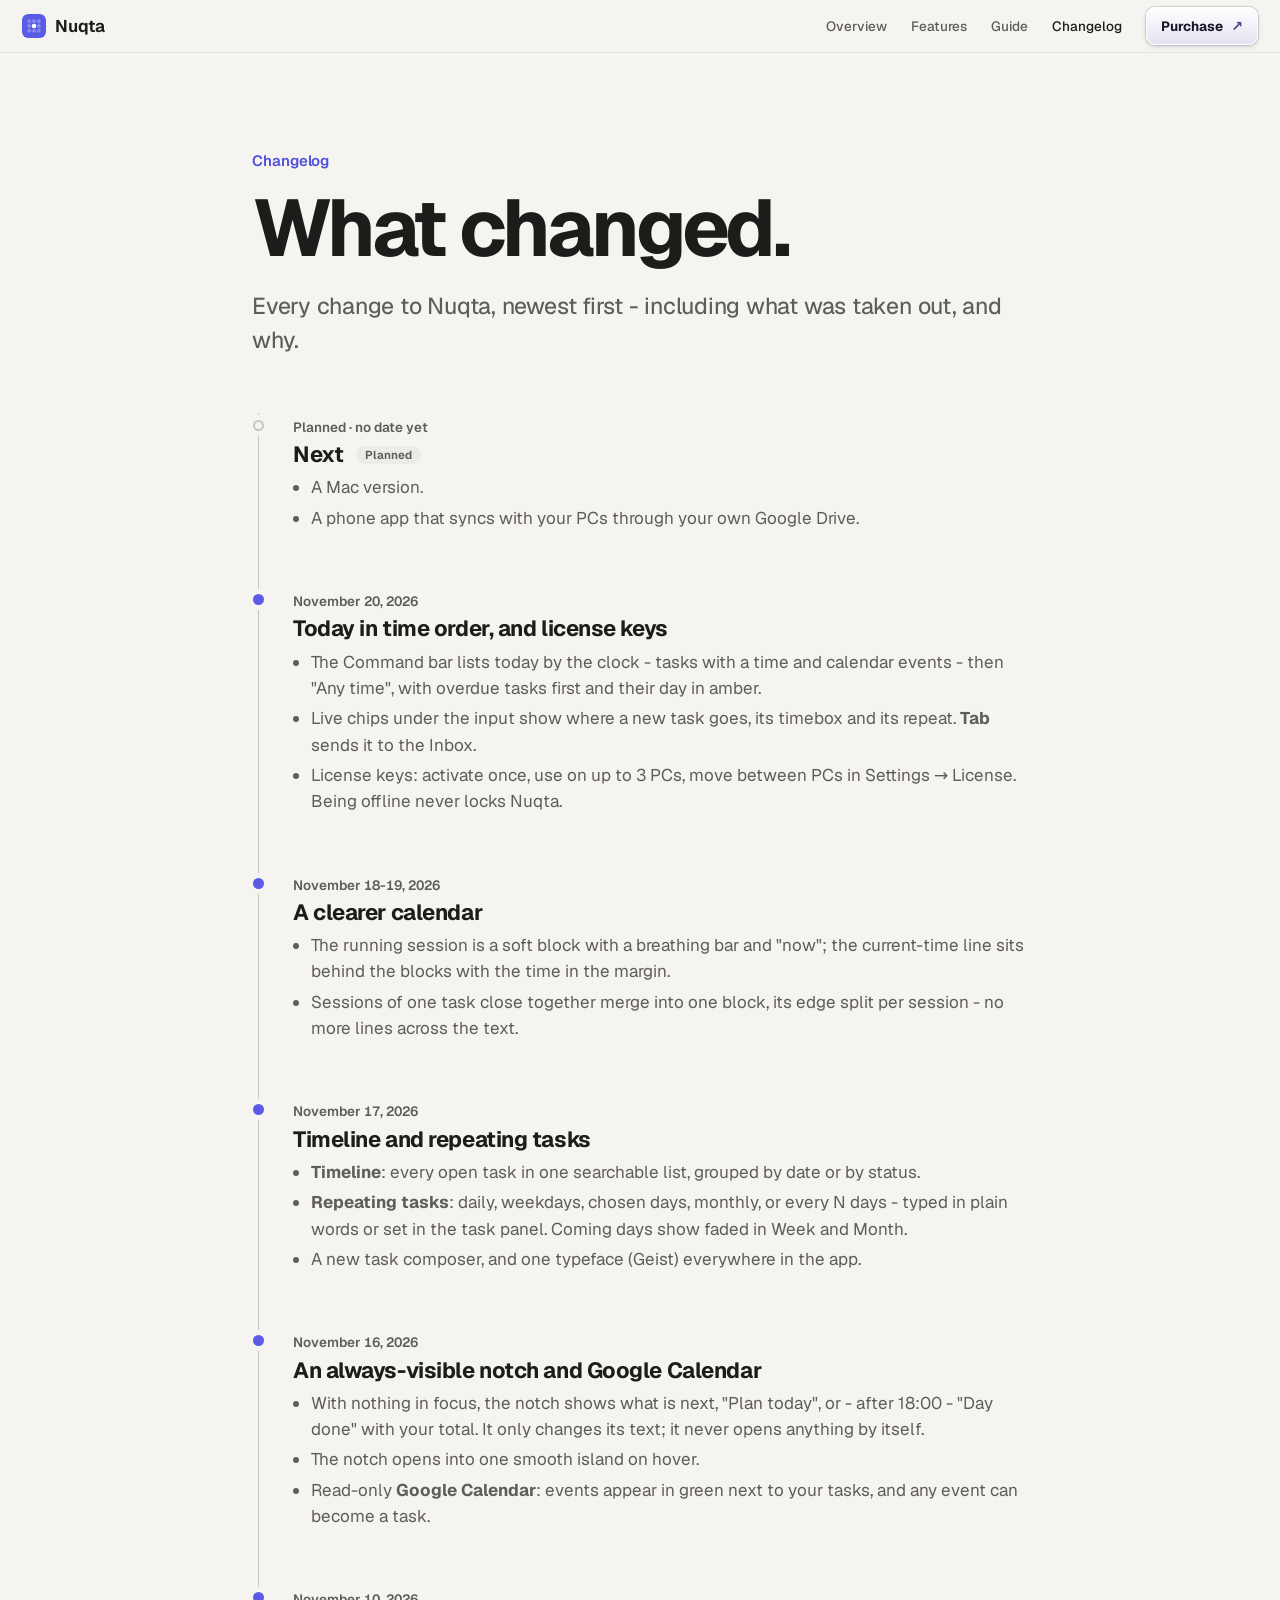
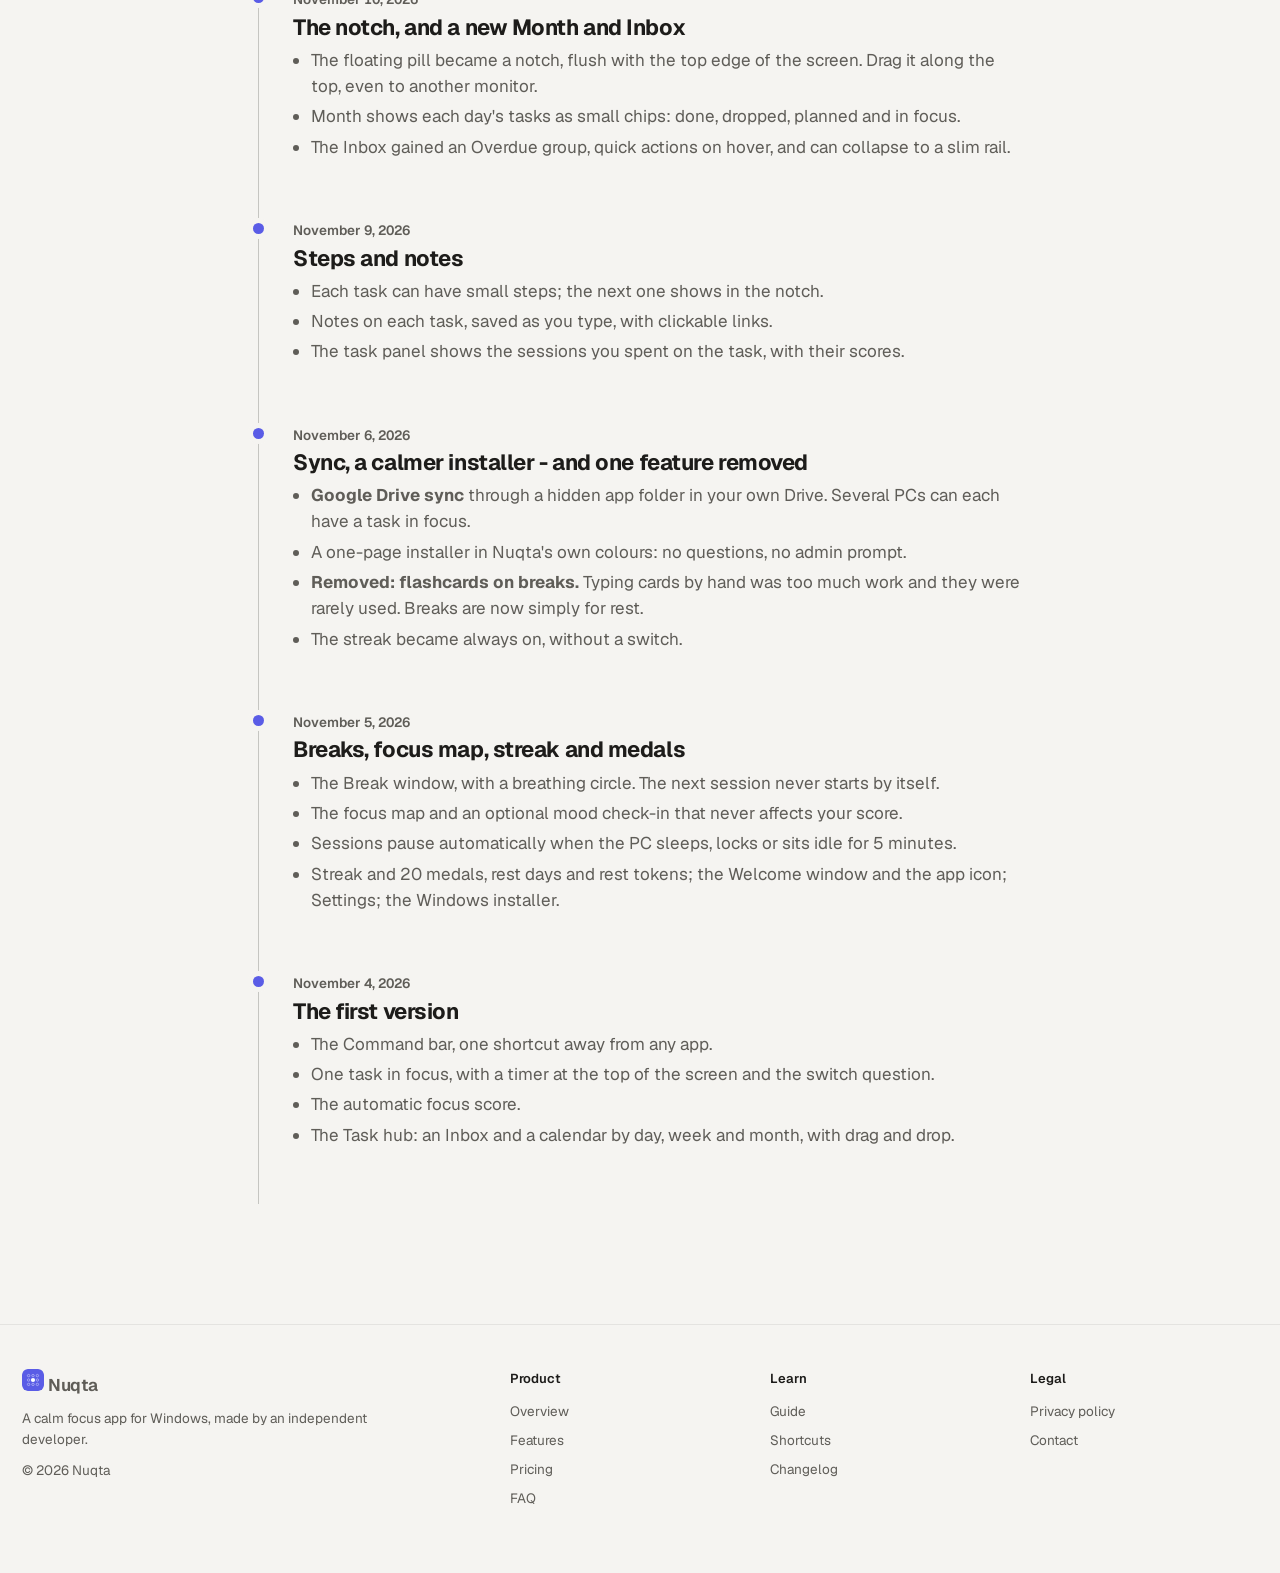
==== commit 34135f2f: "Connect Nuqta purchase buttons to Polar" ====
--- a/changelog.html
+++ b/changelog.html
@@ -7,7 +7,7 @@
   <meta name="description" content="Every change to Nuqta, newest first - including what was removed, and what is planned next.">
   <link rel="icon" href="icon.svg" type="image/svg+xml">
   <link rel="preload" href="fonts/geist-latin.woff2" as="font" type="font/woff2" crossorigin>
-  <link rel="stylesheet" href="style.css?v=3">
+  <link rel="stylesheet" href="style.css?v=7">
 </head>
 <body>
 
@@ -19,7 +19,7 @@
       <a class="hide-sm" href="./#hub">Features</a>
       <a class="hide-sm" href="guide.html">Guide</a>
       <a href="changelog.html" style="color:var(--text)">Changelog</a>
-      <a class="nav-buy" href="./#pricing">Buy</a>
+      <a class="nav-buy" href="https://buy.polar.sh/polar_cl_n5zw4waBRvlHAFTUboq6AXlqnlReFxfe9YLOI2bd5Yn">Purchase <span aria-hidden="true">↗</span></a>
     </nav>
   </div>
 </header>
@@ -147,6 +147,6 @@
     <div><h6>Legal</h6><a href="privacy.html">Privacy policy</a><a href="mailto:ah.isroilov@gmail.com">Contact</a></div>
   </div>
 </footer>
-<script src="app.js?v=3"></script>
+<script src="app.js?v=6"></script>
 </body>
 </html>
--- a/style.css
+++ b/style.css
@@ -146,8 +146,31 @@
 .nav-links { display: flex; align-items: center; gap: 24px; margin-left: auto; }
 .nav-links a { color: var(--text-2); font-size: 13.5px; font-weight: 500; }
 .nav-links a:hover { color: var(--text); text-decoration: none; }
-.nav-links a.nav-buy { font-size: 13px; font-weight: 600; padding: 6px 14px; border-radius: 999px; background: var(--accent); color: var(--on-accent); }
-.nav-links a.nav-buy:hover { filter: brightness(1.08); color: var(--on-accent); }
+.nav-links a.nav-buy {
+  display: inline-flex;
+  align-items: center;
+  gap: 8px;
+  min-height: 38px;
+  padding: 0 14px;
+  border: 1px solid #fff;
+  border-radius: 9px;
+  background: linear-gradient(180deg, #fff, #e4e2f1);
+  box-shadow: 0 2px 5px #0002, 0 0 0 1px #847ba049;
+  color: #1b1728;
+  font-weight: 700;
+  white-space: nowrap;
+  transition: box-shadow .18s ease, background .18s ease;
+}
+.nav-buy span { color: #514578; font-size: 14px; line-height: 1; }
+.nav-links a.nav-buy:hover {
+  background: #fff;
+  box-shadow: 0 3px 10px #0003, 0 0 0 1px #847ba075;
+  color: #1b1728;
+}
+.nav-links a.nav-buy:focus-visible {
+  outline: 2px solid var(--accent-text);
+  outline-offset: 3px;
+}
 
 /* ---------------------------------------------------------------- type */
 .eyebrow { font-size: 15px; font-weight: 600; color: var(--accent-text); margin: 0 0 14px; letter-spacing: -0.005em; }
@@ -479,37 +502,11 @@
 .rpk-days span { width: 34px; height: 34px; border-radius: 50%; display: grid; place-items: center; font-size: 12px; font-weight: 600; background: var(--hover); color: var(--text-2); }
 .rpk-days span.on { background: var(--accent); color: #fff; }
 
-/* ---- Desktop scene (hero) */
-.desk { width: 1440px; height: 860px; border-radius: 28px; overflow: hidden; position: relative; background: #0b0b14; box-shadow: 0 50px 120px rgba(0, 0, 0, 0.6), 0 0 0 1px rgba(255, 255, 255, 0.09); }
-.desk .wall { position: absolute; inset: 0; background:
-  radial-gradient(1100px 620px at 15% 112%, #ff9a6b 0%, rgba(255, 154, 107, 0) 62%),
-  radial-gradient(900px 600px at 88% 100%, #b14fd1 0%, rgba(177, 79, 209, 0) 62%),
-  radial-gradient(1200px 700px at 50% -15%, #2c2e86 0%, rgba(44, 46, 134, 0) 70%),
-  linear-gradient(180deg, #121332 0%, #34286a 52%, #74407e 100%); }
-.desk .notch { position: absolute; top: 0; left: 50%; transform: translateX(-50%); z-index: 3; }
-.desk .doc { position: absolute; left: 140px; top: 96px; width: 780px; height: 590px; border-radius: 14px; background: #fbfbfa; box-shadow: 0 30px 80px rgba(0, 0, 0, 0.45); overflow: hidden; }
-.desk .doc .bar { height: 40px; background: #efeee9; border-bottom: 1px solid rgba(0, 0, 0, 0.06); display: flex; align-items: center; gap: 8px; padding: 0 14px; font-size: 12.5px; color: #5f5d58; }
-.desk .doc .bar i { width: 10px; height: 10px; border-radius: 3px; background: #d8d6d0; }
-.desk .doc .bar span { margin-left: 10px; }
-.desk .doc .page { padding: 46px 76px; }
-.desk .doc .page h6 { margin: 0 0 8px; font-size: 28px; color: #1d1c1a; letter-spacing: -0.03em; }
-.desk .doc .page p { margin: 0 0 26px; font-size: 13px; color: #74726c; }
-.desk .doc .ln { height: 9px; border-radius: 5px; background: #e9e7e2; margin: 0 0 13px; }
-.desk .side { position: absolute; right: 110px; top: 170px; width: 430px; height: 480px; border-radius: 14px; background: rgba(24, 24, 28, 0.82); box-shadow: 0 30px 80px rgba(0, 0, 0, 0.45); padding: 22px; }
-.desk .side .ln { height: 9px; border-radius: 5px; background: rgba(255, 255, 255, 0.1); margin: 0 0 13px; }
-.desk .cbar { position: absolute; left: 50%; top: 150px; transform: translateX(-50%); z-index: 2; }
-.desk .tb { position: absolute; left: 0; right: 0; bottom: 0; height: 52px; background: rgba(26, 26, 30, 0.8); border-top: 1px solid rgba(255, 255, 255, 0.06); display: flex; align-items: center; justify-content: center; gap: 10px; }
-.desk .tb i { width: 30px; height: 30px; border-radius: 8px; background: rgba(255, 255, 255, 0.13); }
-.desk .tb i.a { background: rgba(255, 255, 255, 0.22); box-shadow: 0 6px 0 -4px #9fa0ff; }
-.desk .tray { position: absolute; right: 22px; bottom: 0; height: 52px; display: flex; align-items: center; gap: 18px; color: #f3f2ef; font-size: 12px; text-align: right; line-height: 1.3; }
-.desk .tray .tg { display: flex; align-items: center; gap: 3px; }
-.desk .tray .tg b { width: 5px; height: 5px; border-radius: 50%; background: #fff; opacity: 0.45; }
-.desk .tray .tg b:nth-child(2) { width: 8px; height: 8px; background: #8f90f5; opacity: 1; }
-
 /* ================================================================ PAGE BLOCKS */
 .hero { padding: 104px 0 40px; overflow: hidden; text-align: center; }
 .hero .scene { margin: 76px auto 0; max-width: 1280px; padding: 0 22px; position: relative; }
 .hero-glow { position: absolute; left: 50%; top: 360px; width: 1500px; height: 1000px; transform: translateX(-50%); background: radial-gradient(closest-side, rgba(90, 92, 230, 0.38), transparent); pointer-events: none; }
+.hero .fs-steps { text-align: left; }
 .hero .meaning { margin-top: 18px; font-size: 14px; color: var(--text-3); }
 
 .notch-row { display: grid; grid-template-columns: repeat(3, 1fr); gap: 20px; }
@@ -615,20 +612,28 @@
 .tag { display: inline-block; font-size: 11.5px; font-weight: 650; padding: 3px 9px; border-radius: 999px; background: var(--accent-soft); color: var(--accent-text); margin-left: 8px; vertical-align: 3px; letter-spacing: 0; }
 .tag.gray { background: var(--hover); color: var(--text-2); }
 
-/* ---- Full-screen demo: a full-screen editor, the shortcut, the Command bar */
-.fs { width: 1440px; height: 810px; border-radius: 24px; overflow: hidden; position: relative; background: #11131a; box-shadow: 0 50px 120px rgba(0, 0, 0, 0.6), 0 0 0 1px rgba(255, 255, 255, 0.09); }
-.fs-code { position: absolute; left: 0; top: 0; bottom: 0; right: 120px; padding-top: 58px; }
-.fs-ln { display: flex; align-items: center; height: 26px; white-space: nowrap; }
-.fs-ln.cur { background: rgba(255, 255, 255, 0.035); }
-.fs-ln .no { width: 72px; flex: none; padding-right: 26px; text-align: right; color: #4b5060; font-size: 13px; font-variant-numeric: tabular-nums; }
-.fs-ln.cur .no { color: #9aa0b4; }
-.fs-ln i { display: inline-block; height: 9px; border-radius: 5px; margin-right: 9px; flex: none; }
-.fs-ln .kw { background: #c792ea; } .fs-ln .fn { background: #82aaff; } .fs-ln .st { background: #c3e88d; }
-.fs-ln .vr { background: #d6d8e0; opacity: 0.7; } .fs-ln .cm { background: #5c6370; } .fs-ln .nm { background: #f78c6c; }
-.fs-ln .cur-caret { width: 2px; height: 18px; border-radius: 1px; background: #f3f2ef; margin-left: -4px; animation: blink 1.05s steps(1) infinite; }
-.fs.open .cur-caret { visibility: hidden; }
-.fs-map { position: absolute; right: 0; top: 58px; width: 120px; bottom: 0; border-left: 1px solid rgba(255, 255, 255, 0.05); padding: 0 18px; opacity: 0.4; }
-.fs-map i { display: block; height: 3px; border-radius: 2px; margin: 0 0 3px; background: #82aaff; }
+/* ---- "From anywhere" demo: a Windows desktop, the shortcut, the Command bar */
+.fs { width: 1440px; height: 810px; border-radius: 24px; overflow: hidden; position: relative; background: #cddcf8; box-shadow: 0 50px 120px rgba(0, 0, 0, 0.6), 0 0 0 1px rgba(255, 255, 255, 0.09); }
+.fs-wall { position: absolute; inset: 0; width: 100%; height: 100%; display: block; object-fit: cover; object-position: 50% 70%; }
+/* Windows 11-style taskbar: centred apps, tray and clock on the right */
+.fs-tb { position: absolute; left: 0; right: 0; bottom: 0; height: 56px; z-index: 2; display: flex; align-items: center; justify-content: center; background: rgba(28, 28, 34, 0.78); backdrop-filter: blur(24px) saturate(150%); -webkit-backdrop-filter: blur(24px) saturate(150%); border-top: 1px solid rgba(255, 255, 255, 0.08); }
+.tb-mid { display: flex; align-items: center; gap: 6px; }
+.tb-ic { position: relative; width: 44px; height: 44px; border-radius: 8px; display: grid; place-items: center; }
+.tb-ic.on { background: rgba(255, 255, 255, 0.06); }
+.tb-ic.on::after { content: ''; position: absolute; bottom: 2px; left: 50%; width: 6px; height: 3px; border-radius: 2px; background: #9aa3b5; transform: translateX(-50%); }
+.tb-start { display: grid; grid-template-columns: 11px 11px; gap: 2px; }
+.tb-start i { width: 11px; height: 11px; border-radius: 1.5px; background: linear-gradient(135deg, #7fd3ff, #2f86f2); }
+.tb-search { height: 38px; width: 230px; margin: 0 4px; border-radius: 19px; display: flex; align-items: center; gap: 10px; padding: 0 16px; background: rgba(255, 255, 255, 0.08); color: #c9c9cf; font-size: 14px; box-shadow: inset 0 1px 0 rgba(255, 255, 255, 0.06); }
+.tb-app { width: 26px; height: 26px; border-radius: 7px; display: grid; place-items: center; }
+.tb-app.globe { border-radius: 50%; background: radial-gradient(circle at 35% 30%, #8ff0d0, #1aa88a 45%, #0c5fbf); }
+.tb-app.term { background: #1e1e24; box-shadow: inset 0 0 0 1px rgba(255, 255, 255, 0.18); color: #e8e8ea; font: 700 11px/1 var(--font); }
+.tb-app.notes { background: linear-gradient(180deg, #ffd25e 0 30%, #fff6d8 30%); box-shadow: inset 0 0 0 1px rgba(0, 0, 0, 0.08); }
+.tb-app.music { background: linear-gradient(135deg, #ff6a8b, #b13cff); }
+.tb-tray { position: absolute; right: 14px; top: 0; bottom: 0; display: flex; align-items: center; gap: 14px; color: #f3f2ef; }
+.tb-tray .tg { display: flex; align-items: center; gap: 3px; }
+.tb-tray .tg b { width: 5px; height: 5px; border-radius: 50%; background: #fff; opacity: 0.45; }
+.tb-tray .tg b:nth-child(2) { width: 8px; height: 8px; background: #8f90f5; opacity: 1; }
+.tb-clock { font-size: 12.5px; line-height: 1.35; text-align: right; font-variant-numeric: tabular-nums; margin-left: 2px; }
 .fs .notch { position: absolute; top: 0; left: 50%; transform: translateX(-50%); z-index: 3; }
 .fs-bar { position: absolute; left: 50%; top: 120px; z-index: 4; opacity: 0; transform: translateX(-50%) scale(0.96); transform-origin: 50% 0; transition: opacity 160ms ease-out, transform 200ms var(--ease); pointer-events: none; }
 .fs.open .fs-bar { opacity: 1; transform: translateX(-50%) scale(1); }
@@ -638,7 +643,7 @@
 .fs-new { height: 0; opacity: 0; overflow: hidden; transition: height 240ms var(--ease), opacity 240ms ease-out; }
 .fs.added .fs-new { height: 50px; opacity: 1; animation: fs-flash 1.6s ease-out; }
 @keyframes fs-flash { 0%, 30% { background: var(--accent-soft); } 100% { background: transparent; } }
-.fs-keys { position: absolute; left: 50%; bottom: 64px; z-index: 5; }
+.fs-keys { position: absolute; left: 50%; bottom: 112px; z-index: 5; }
 .fs-keys .grp { position: absolute; left: 0; bottom: 0; display: flex; align-items: center; gap: 12px; white-space: nowrap; opacity: 0; transform: translate(-50%, 12px); transition: opacity 220ms ease-out, transform 220ms var(--ease); }
 .fs-keys .grp.show { opacity: 1; transform: translate(-50%, 0); }
 .key { min-width: 84px; height: 68px; padding: 0 22px; border-radius: 16px; display: grid; place-items: center; background: linear-gradient(180deg, #3b3b42, #2a2a30); color: #f5f5f7; font: 600 21px/1 var(--font); box-shadow: 0 7px 0 #17171b, 0 16px 34px rgba(0, 0, 0, 0.55), inset 0 1px 0 rgba(255, 255, 255, 0.14); transition: transform 90ms ease-out, box-shadow 90ms ease-out, background 90ms ease-out; }
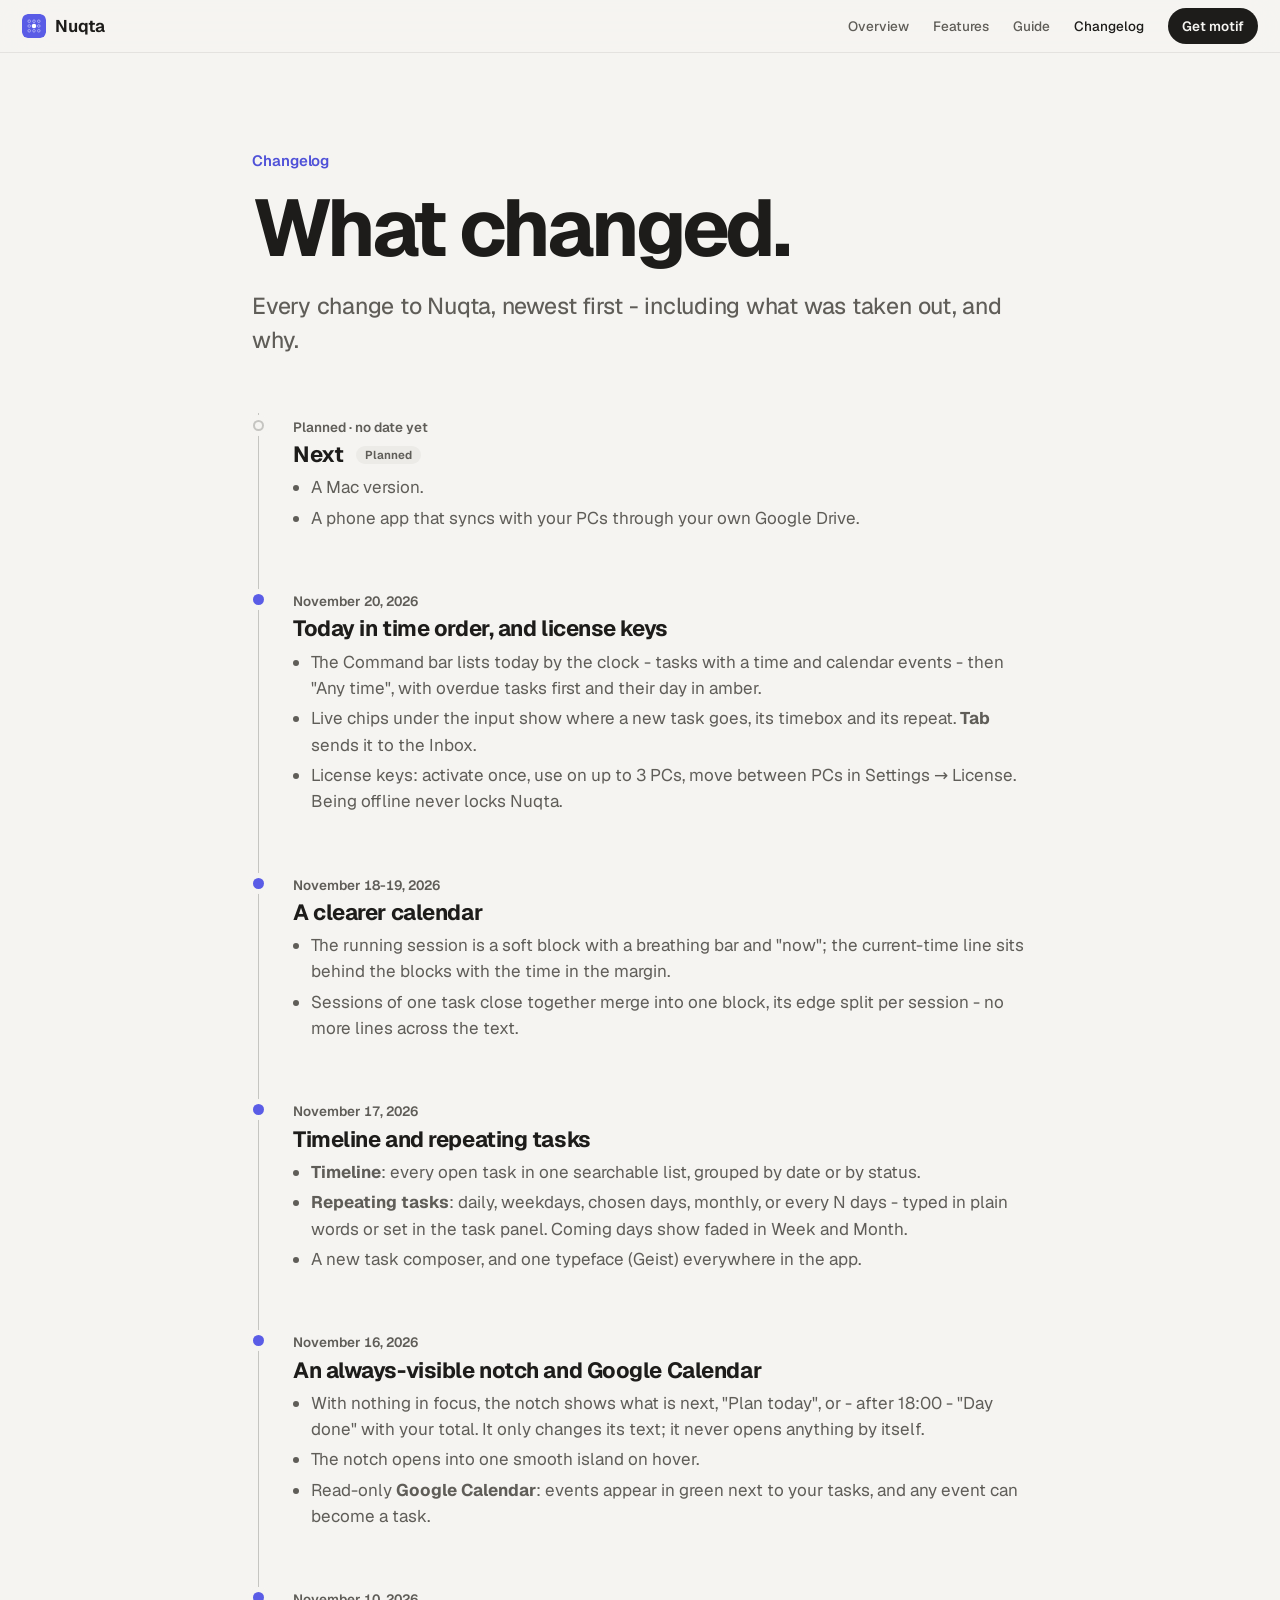
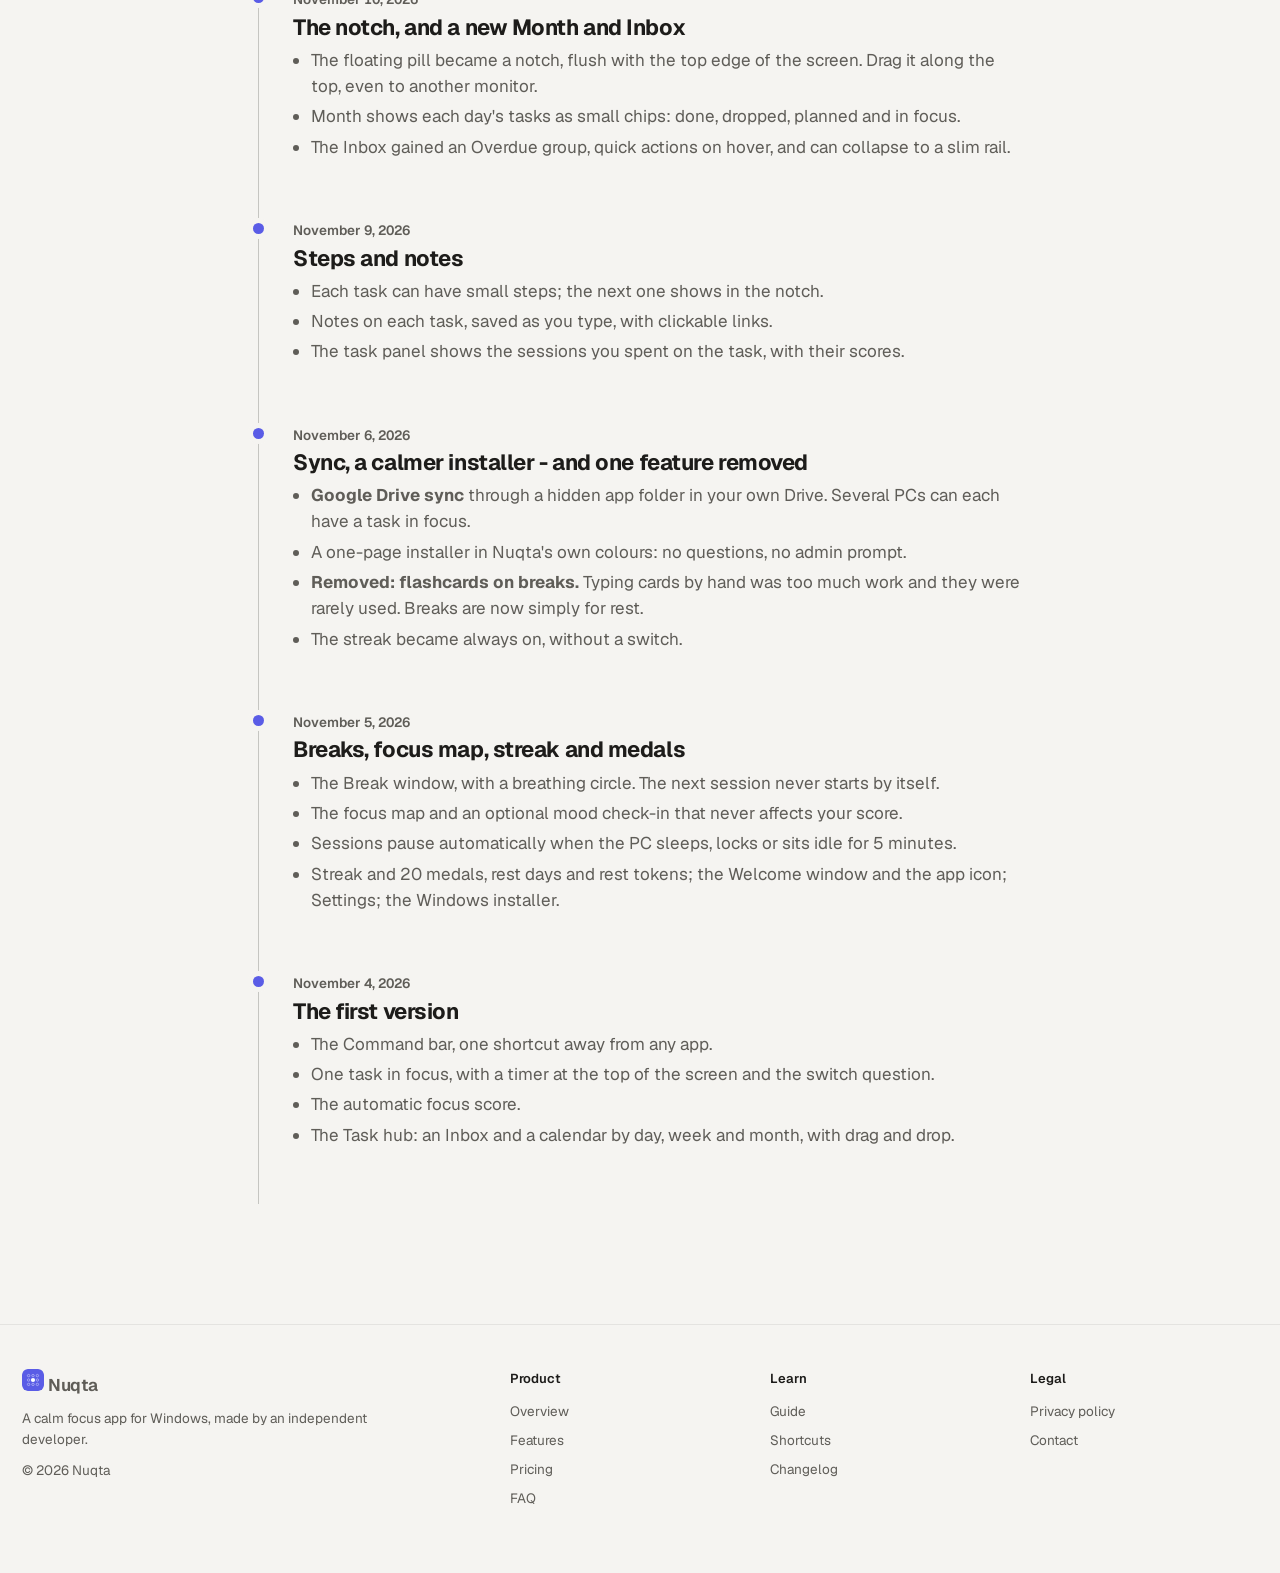
==== commit 0caee376: "Simplify purchase buttons and redesign pricing" ====
--- a/changelog.html
+++ b/changelog.html
@@ -7,7 +7,7 @@
   <meta name="description" content="Every change to Nuqta, newest first - including what was removed, and what is planned next.">
   <link rel="icon" href="icon.svg" type="image/svg+xml">
   <link rel="preload" href="fonts/geist-latin.woff2" as="font" type="font/woff2" crossorigin>
-  <link rel="stylesheet" href="style.css?v=7">
+  <link rel="stylesheet" href="style.css?v=8">
 </head>
 <body>
 
@@ -19,7 +19,7 @@
       <a class="hide-sm" href="./#hub">Features</a>
       <a class="hide-sm" href="guide.html">Guide</a>
       <a href="changelog.html" style="color:var(--text)">Changelog</a>
-      <a class="nav-buy" href="https://buy.polar.sh/polar_cl_n5zw4waBRvlHAFTUboq6AXlqnlReFxfe9YLOI2bd5Yn">Purchase <span aria-hidden="true">↗</span></a>
+      <a class="nav-buy" href="https://buy.polar.sh/polar_cl_n5zw4waBRvlHAFTUboq6AXlqnlReFxfe9YLOI2bd5Yn">Get motif</a>
     </nav>
   </div>
 </header>
--- a/style.css
+++ b/style.css
@@ -149,25 +149,16 @@
 .nav-links a.nav-buy {
   display: inline-flex;
   align-items: center;
-  gap: 8px;
-  min-height: 38px;
+  min-height: 36px;
   padding: 0 14px;
-  border: 1px solid #fff;
-  border-radius: 9px;
-  background: linear-gradient(180deg, #fff, #e4e2f1);
-  box-shadow: 0 2px 5px #0002, 0 0 0 1px #847ba049;
-  color: #1b1728;
-  font-weight: 700;
+  border-radius: 999px;
+  background: var(--text);
+  color: var(--bg);
+  font-weight: 600;
   white-space: nowrap;
-  transition: box-shadow .18s ease, background .18s ease;
-}
-.nav-buy span { color: #514578; font-size: 14px; line-height: 1; }
-.nav-links a.nav-buy:hover {
-  background: #fff;
-  box-shadow: 0 3px 10px #0003, 0 0 0 1px #847ba075;
-  color: #1b1728;
-}
-.nav-links a.nav-buy:focus-visible {
+}
+.nav-links a.nav-buy:hover { background: var(--text-2); color: var(--bg); }
+.nav-buy:focus-visible, .price .btn:focus-visible {
   outline: 2px solid var(--accent-text);
   outline-offset: 3px;
 }
@@ -553,14 +544,56 @@
 .ptable td:first-child { color: var(--text); font-weight: 600; width: 30%; }
 .ptable .never { color: var(--good); font-weight: 600; }
 
-.price { max-width: 540px; margin: 0 auto; text-align: center; background: var(--surface); border: 1px solid var(--line); border-radius: 40px; padding: 54px 44px 44px; box-shadow: var(--shadow); }
-.price .amt { font-size: 104px; font-weight: 700; letter-spacing: -0.065em; line-height: 1; margin: 18px 0 6px; }
-.price .amt small { font-size: 22px; font-weight: 550; color: var(--text-2); letter-spacing: -0.01em; margin-left: 6px; }
-.price ul { list-style: none; padding: 0; margin: 30px auto 34px; text-align: left; display: inline-grid; gap: 12px; }
-.price li { position: relative; padding-left: 30px; color: var(--text-2); }
-.price li::before { content: ''; position: absolute; left: 3px; top: 7px; width: 12px; height: 6px; border-left: 2px solid var(--accent); border-bottom: 2px solid var(--accent); transform: rotate(-45deg); }
-.price .btn { width: 100%; justify-content: center; height: 56px; font-size: 17px; }
-.sys { display: flex; justify-content: center; gap: 10px 22px; flex-wrap: wrap; margin-top: 28px; font-size: 13.5px; color: var(--text-2); }
+.pricing { background: var(--bg-2); }
+.price-preview {
+  position: relative;
+  max-width: 760px;
+  aspect-ratio: 16 / 9;
+  margin: 0 auto clamp(28px, 5vw, 48px);
+  overflow: hidden;
+  border-radius: 14px;
+  background: var(--window);
+}
+.price-preview img { display: block; width: 100%; height: 100%; object-fit: cover; }
+.price-preview .notch { position: absolute; top: 0; left: 50%; transform: translateX(-50%); }
+.price { text-align: center; }
+.price h2 { margin: 0; font-size: clamp(27px, 4vw, 40px); line-height: 1.15; letter-spacing: -0.04em; }
+.price-discount {
+  display: inline-block;
+  margin: 24px 0 10px;
+  padding: 3px 9px;
+  border-radius: 4px;
+  background: #b82e28;
+  color: #fff;
+  font-size: 13px;
+  font-weight: 700;
+}
+.price-amounts {
+  display: grid;
+  grid-template-columns: 1fr auto 1fr;
+  align-items: baseline;
+  gap: clamp(7px, 2vw, 14px);
+  font-variant-numeric: tabular-nums;
+}
+.price-original { justify-self: end; color: var(--text-2); font-size: 16px; }
+.price-current { font-size: clamp(48px, 8vw, 68px); line-height: 1; letter-spacing: -0.055em; }
+.price-once { justify-self: start; color: var(--text-2); font-size: 14px; }
+.price-terms { margin: 12px 0 24px; color: var(--text-2); }
+.price .btn { background: var(--text); color: var(--bg); }
+.price .btn:hover { background: #dddde3; filter: none; }
+.price-system { margin: 6px 0 0; color: var(--text-2); font-size: 13.5px; }
+.price-benefits {
+  display: flex;
+  flex-wrap: wrap;
+  justify-content: center;
+  gap: 8px 22px;
+  margin: 24px 0 0;
+  padding: 0;
+  list-style: none;
+  color: var(--text-2);
+  font-size: 14px;
+}
+.price-benefits li::before { content: '✓' / ''; margin-right: 6px; }
 
 .faq { max-width: 820px; margin: 0 auto; }
 .faq details { border-bottom: 1px solid var(--line); }
@@ -686,8 +719,6 @@
   .tile { padding: 26px; border-radius: 26px; }
   .stats { grid-template-columns: 1fr; }
   .stats div:last-child { grid-column: auto; }
-  .price { padding: 42px 22px 32px; border-radius: 30px; }
-  .price .amt { font-size: 80px; }
   .ptable th:nth-child(3), .ptable td:nth-child(3) { display: none; }
   .foot .wide { grid-template-columns: 1fr; }
   .notch-cell { padding: 0 12px 24px; }
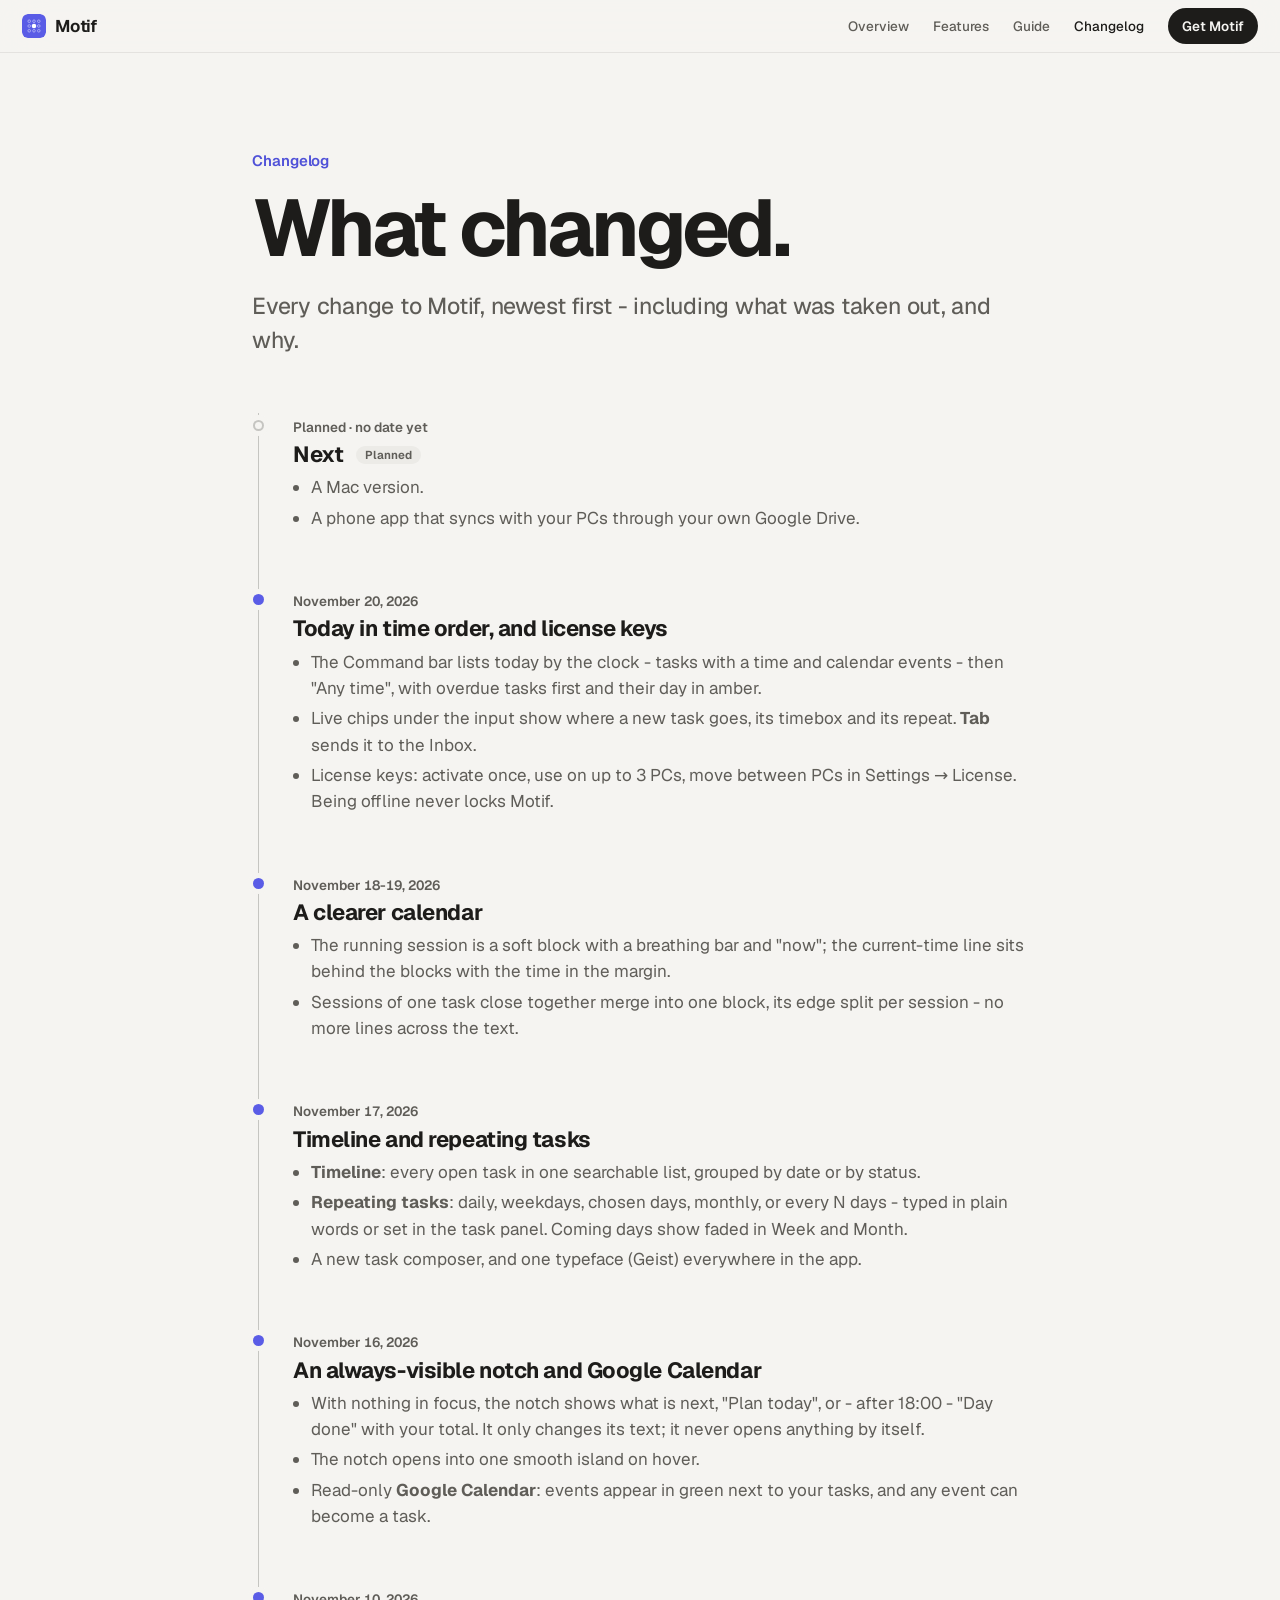
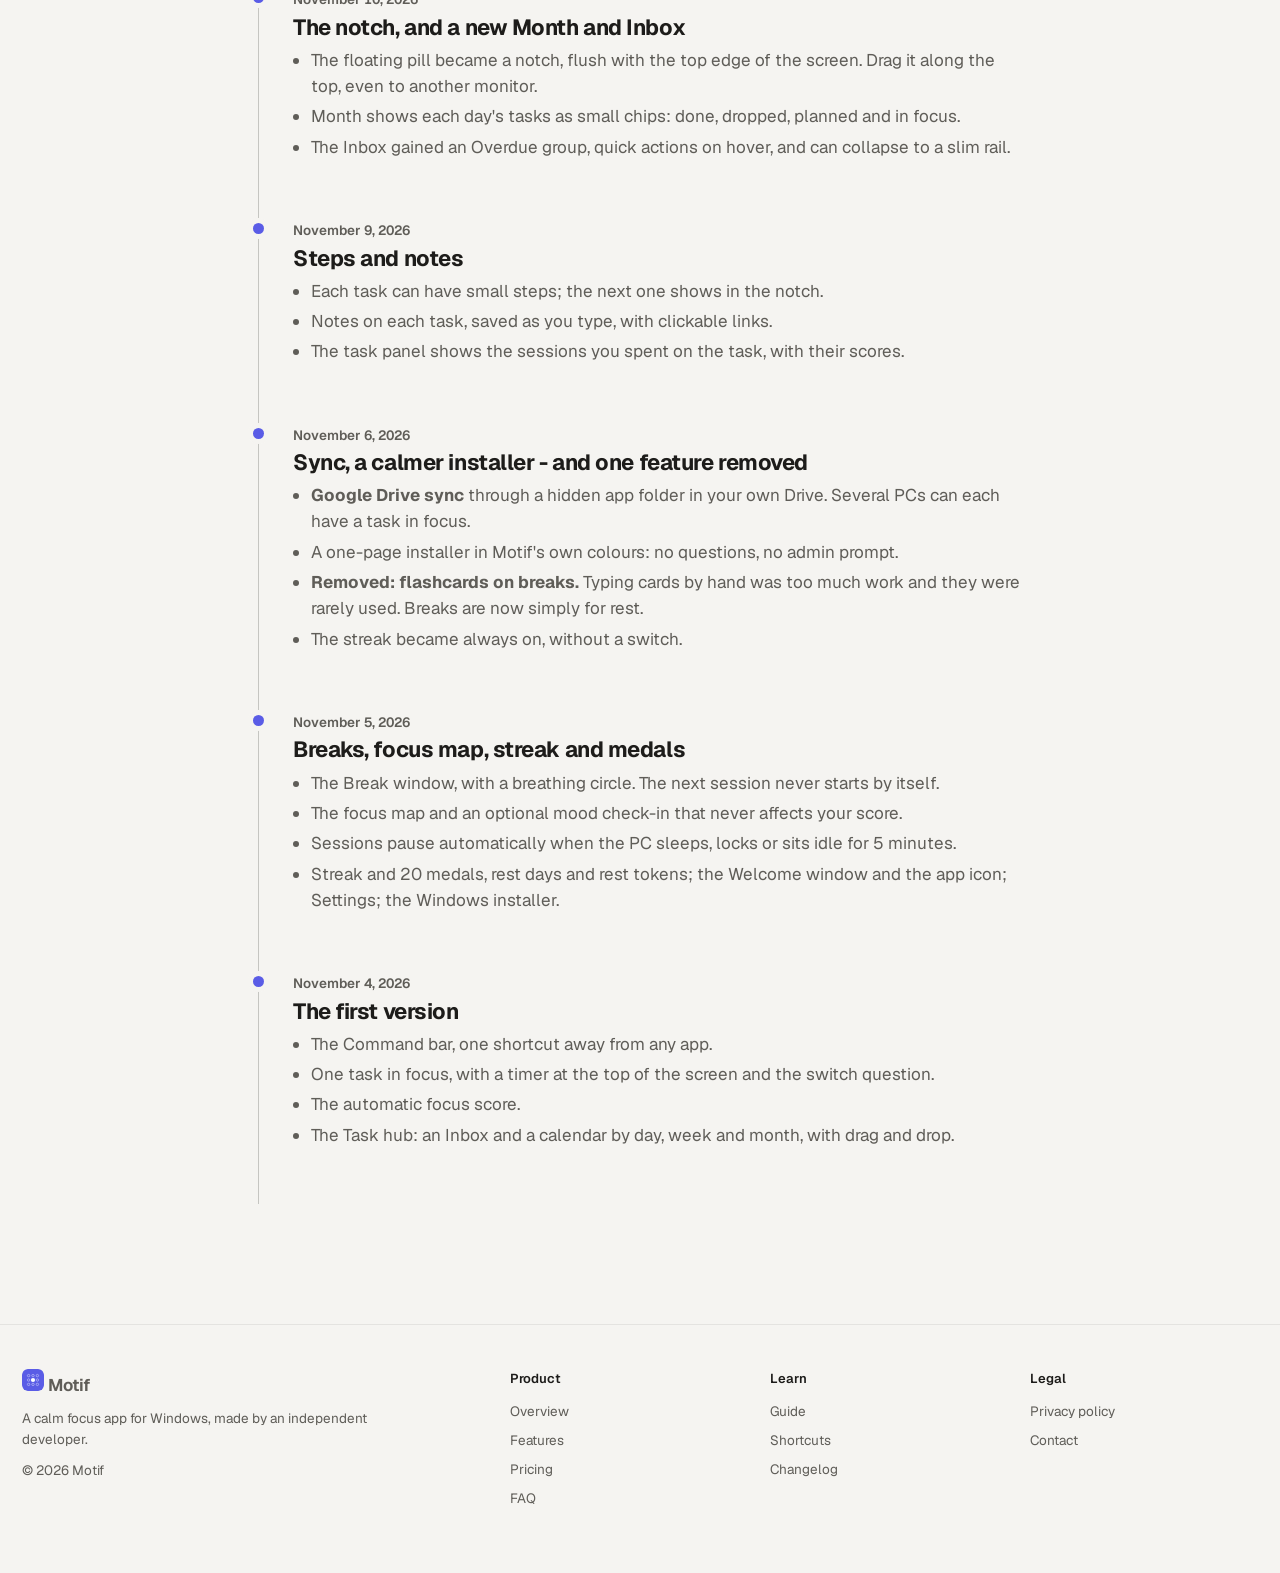
==== commit 589d35f8: "Rebrand the site to Motif" ====
--- a/changelog.html
+++ b/changelog.html
@@ -3,8 +3,8 @@
 <head>
   <meta charset="utf-8">
   <meta name="viewport" content="width=device-width, initial-scale=1">
-  <title>Changelog - Nuqta</title>
-  <meta name="description" content="Every change to Nuqta, newest first - including what was removed, and what is planned next.">
+  <title>Changelog - Motif</title>
+  <meta name="description" content="Every change to Motif, newest first - including what was removed, and what is planned next.">
   <link rel="icon" href="icon.svg" type="image/svg+xml">
   <link rel="preload" href="fonts/geist-latin.woff2" as="font" type="font/woff2" crossorigin>
   <link rel="stylesheet" href="style.css?v=8">
@@ -13,13 +13,13 @@
 
 <header class="nav">
   <div class="wide">
-    <a class="brand" href="./"><img src="icon.svg" alt="" width="24" height="24"> Nuqta</a>
+    <a class="brand" href="./"><img src="icon.svg" alt="" width="24" height="24"> Motif</a>
     <nav class="nav-links" aria-label="Main">
       <a class="hide-sm" href="./#notch">Overview</a>
       <a class="hide-sm" href="./#hub">Features</a>
       <a class="hide-sm" href="guide.html">Guide</a>
       <a href="changelog.html" style="color:var(--text)">Changelog</a>
-      <a class="nav-buy" href="https://buy.polar.sh/polar_cl_n5zw4waBRvlHAFTUboq6AXlqnlReFxfe9YLOI2bd5Yn">Get motif</a>
+      <a class="nav-buy" href="https://buy.polar.sh/polar_cl_n5zw4waBRvlHAFTUboq6AXlqnlReFxfe9YLOI2bd5Yn">Get Motif</a>
     </nav>
   </div>
 </header>
@@ -28,7 +28,7 @@
   <div class="doc-hero">
     <p class="eyebrow">Changelog</p>
     <h1 class="h-xl">What changed.</h1>
-    <p class="lead">Every change to Nuqta, newest first - including what was taken out, and why.</p>
+    <p class="lead">Every change to Motif, newest first - including what was taken out, and why.</p>
   </div>
 
   <div class="log" style="margin-bottom:120px">
@@ -47,7 +47,7 @@
       <ul>
         <li>The Command bar lists today by the clock - tasks with a time and calendar events - then "Any time", with overdue tasks first and their day in amber.</li>
         <li>Live chips under the input show where a new task goes, its timebox and its repeat. <b>Tab</b> sends it to the Inbox.</li>
-        <li>License keys: activate once, use on up to 3 PCs, move between PCs in Settings → License. Being offline never locks Nuqta.</li>
+        <li>License keys: activate once, use on up to 3 PCs, move between PCs in Settings → License. Being offline never locks Motif.</li>
       </ul>
     </div>
 
@@ -105,7 +105,7 @@
       <h3>Sync, a calmer installer - and one feature removed</h3>
       <ul>
         <li><b>Google Drive sync</b> through a hidden app folder in your own Drive. Several PCs can each have a task in focus.</li>
-        <li>A one-page installer in Nuqta's own colours: no questions, no admin prompt.</li>
+        <li>A one-page installer in Motif's own colours: no questions, no admin prompt.</li>
         <li><b>Removed: flashcards on breaks.</b> Typing cards by hand was too much work and they were rarely used. Breaks are now simply for rest.</li>
         <li>The streak became always on, without a switch.</li>
       </ul>
@@ -138,9 +138,9 @@
 <footer class="foot">
   <div class="wide">
     <div>
-      <a class="brand" href="./" style="margin:0"><img src="icon.svg" alt="" width="22" height="22"> Nuqta</a>
+      <a class="brand" href="./" style="margin:0"><img src="icon.svg" alt="" width="22" height="22"> Motif</a>
       <p>A calm focus app for Windows, made by an independent developer.</p>
-      <p>© <span id="year">2026</span> Nuqta</p>
+      <p>© <span id="year">2026</span> Motif</p>
     </div>
     <div><h6>Product</h6><a href="./#notch">Overview</a><a href="./#hub">Features</a><a href="./#pricing">Pricing</a><a href="./#faq">FAQ</a></div>
     <div><h6>Learn</h6><a href="guide.html">Guide</a><a href="guide.html#keys">Shortcuts</a><a href="changelog.html">Changelog</a></div>
--- a/style.css
+++ b/style.css
@@ -1,4 +1,4 @@
-/* Nuqta site. Type: Geist (the app's one font). Colours: the app's tokens
+/* Motif site. Type: Geist (the app's one font). Colours: the app's tokens
    (src/styles/tokens.css, "Soft Pebble"). App illustrations are drawn in
    HTML/CSS with the same tokens, so they follow light / dark like the app. */
 @font-face {
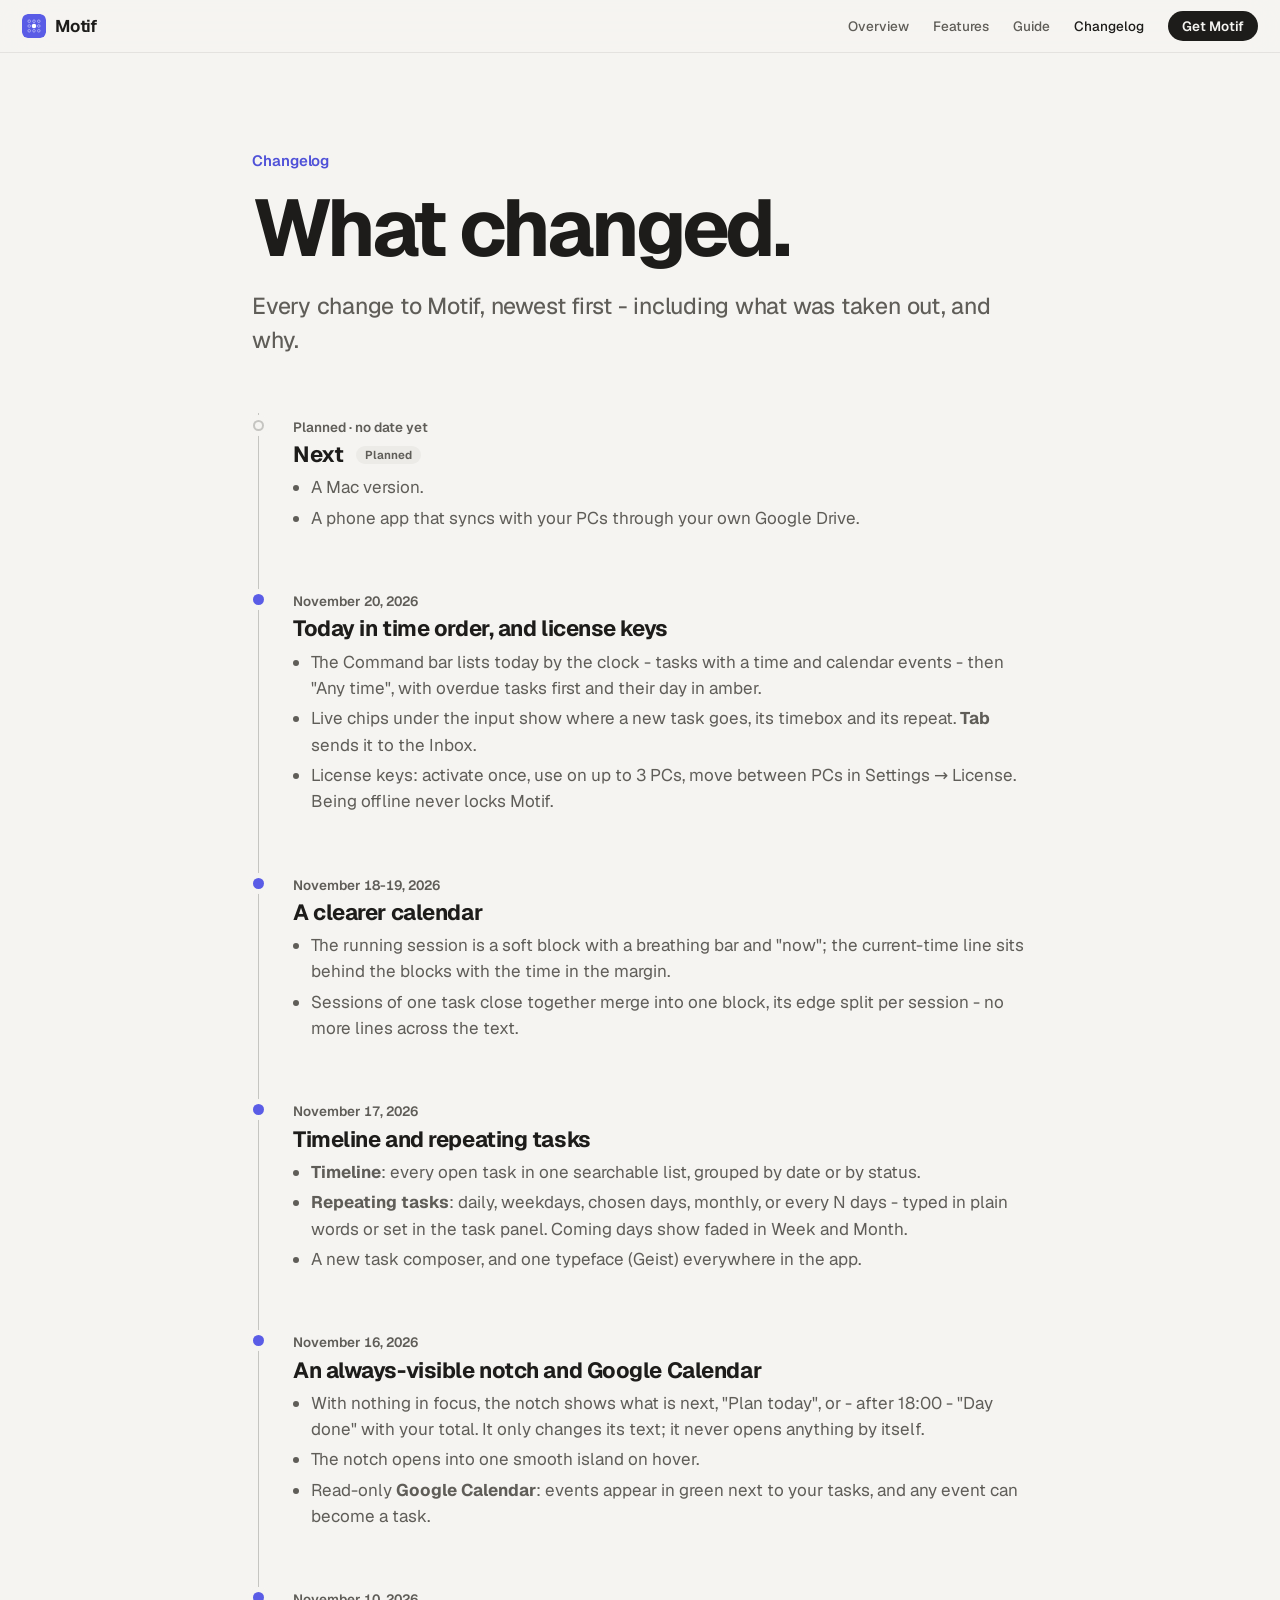
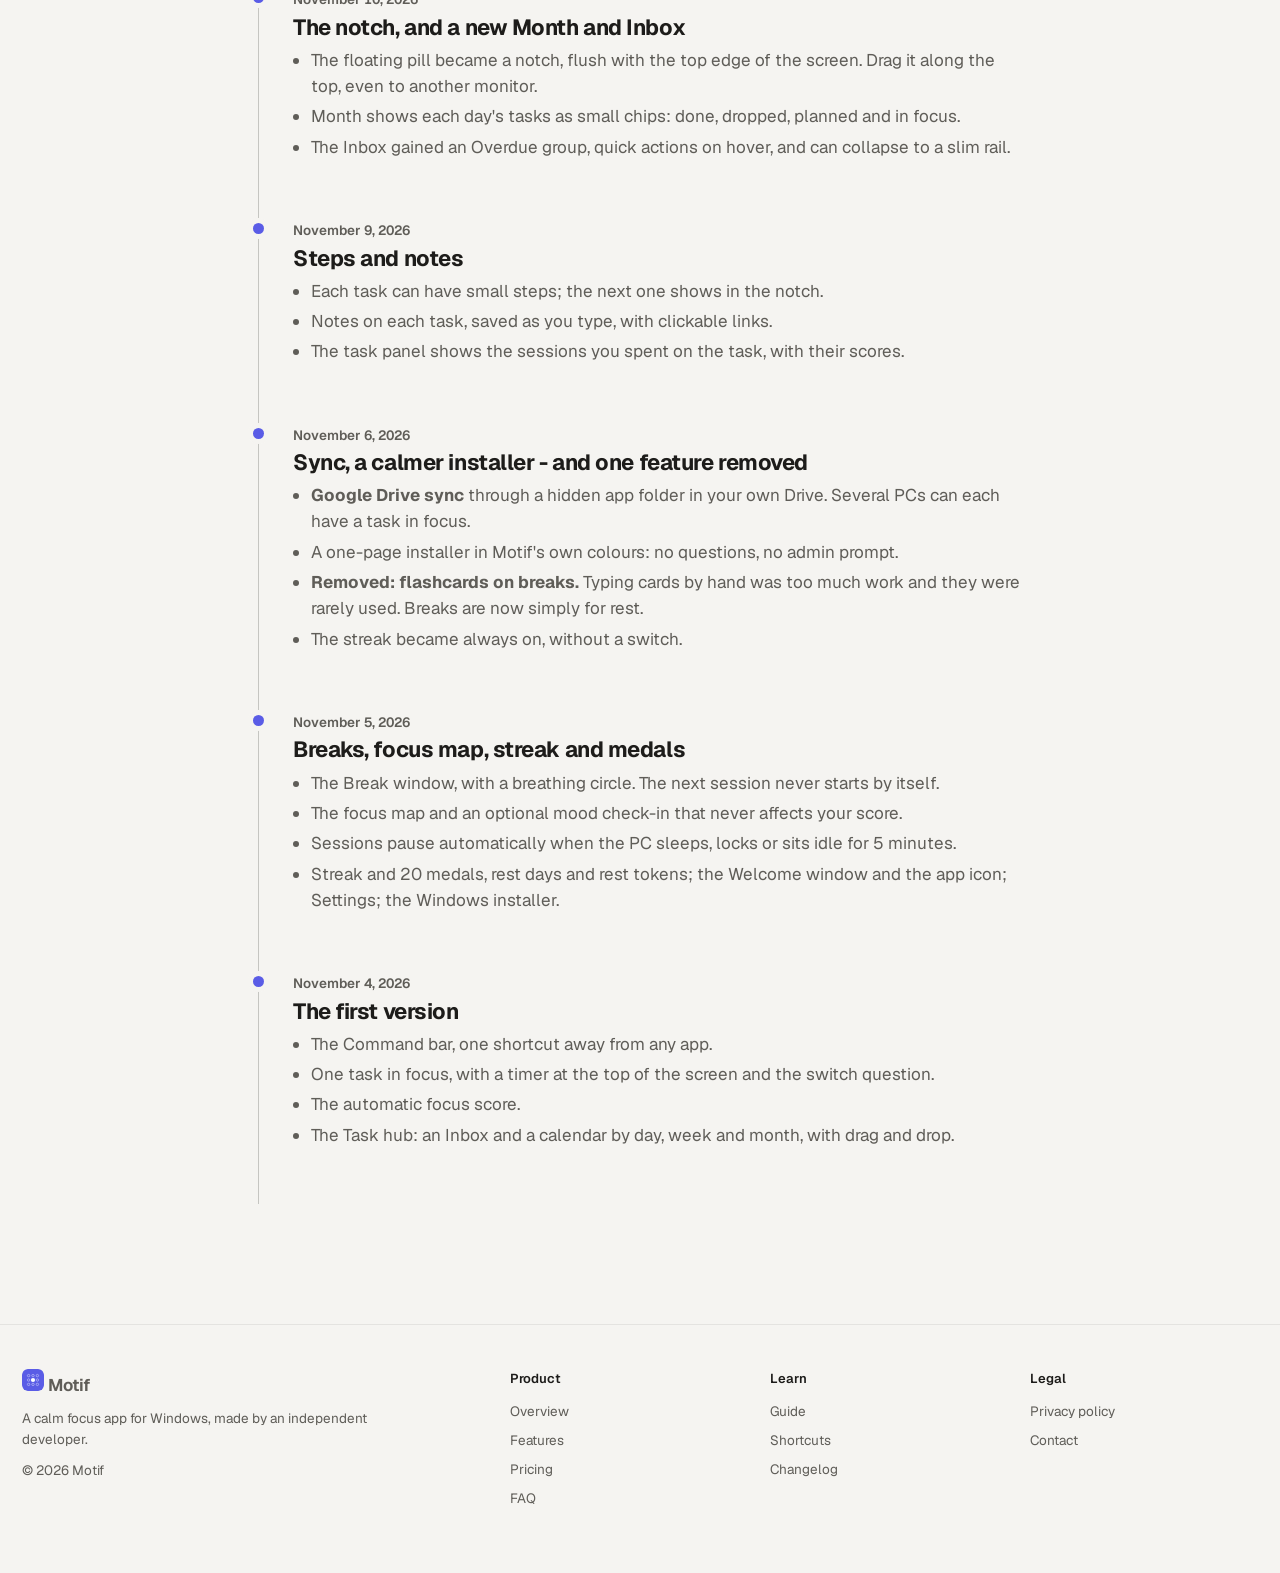
==== commit fac0a781: "Reduce header purchase button height" ====
--- a/changelog.html
+++ b/changelog.html
@@ -7,7 +7,7 @@
   <meta name="description" content="Every change to Motif, newest first - including what was removed, and what is planned next.">
   <link rel="icon" href="icon.svg" type="image/svg+xml">
   <link rel="preload" href="fonts/geist-latin.woff2" as="font" type="font/woff2" crossorigin>
-  <link rel="stylesheet" href="style.css?v=8">
+  <link rel="stylesheet" href="style.css?v=9">
 </head>
 <body>
 
--- a/style.css
+++ b/style.css
@@ -149,7 +149,7 @@
 .nav-links a.nav-buy {
   display: inline-flex;
   align-items: center;
-  min-height: 36px;
+  min-height: 30px;
   padding: 0 14px;
   border-radius: 999px;
   background: var(--text);
